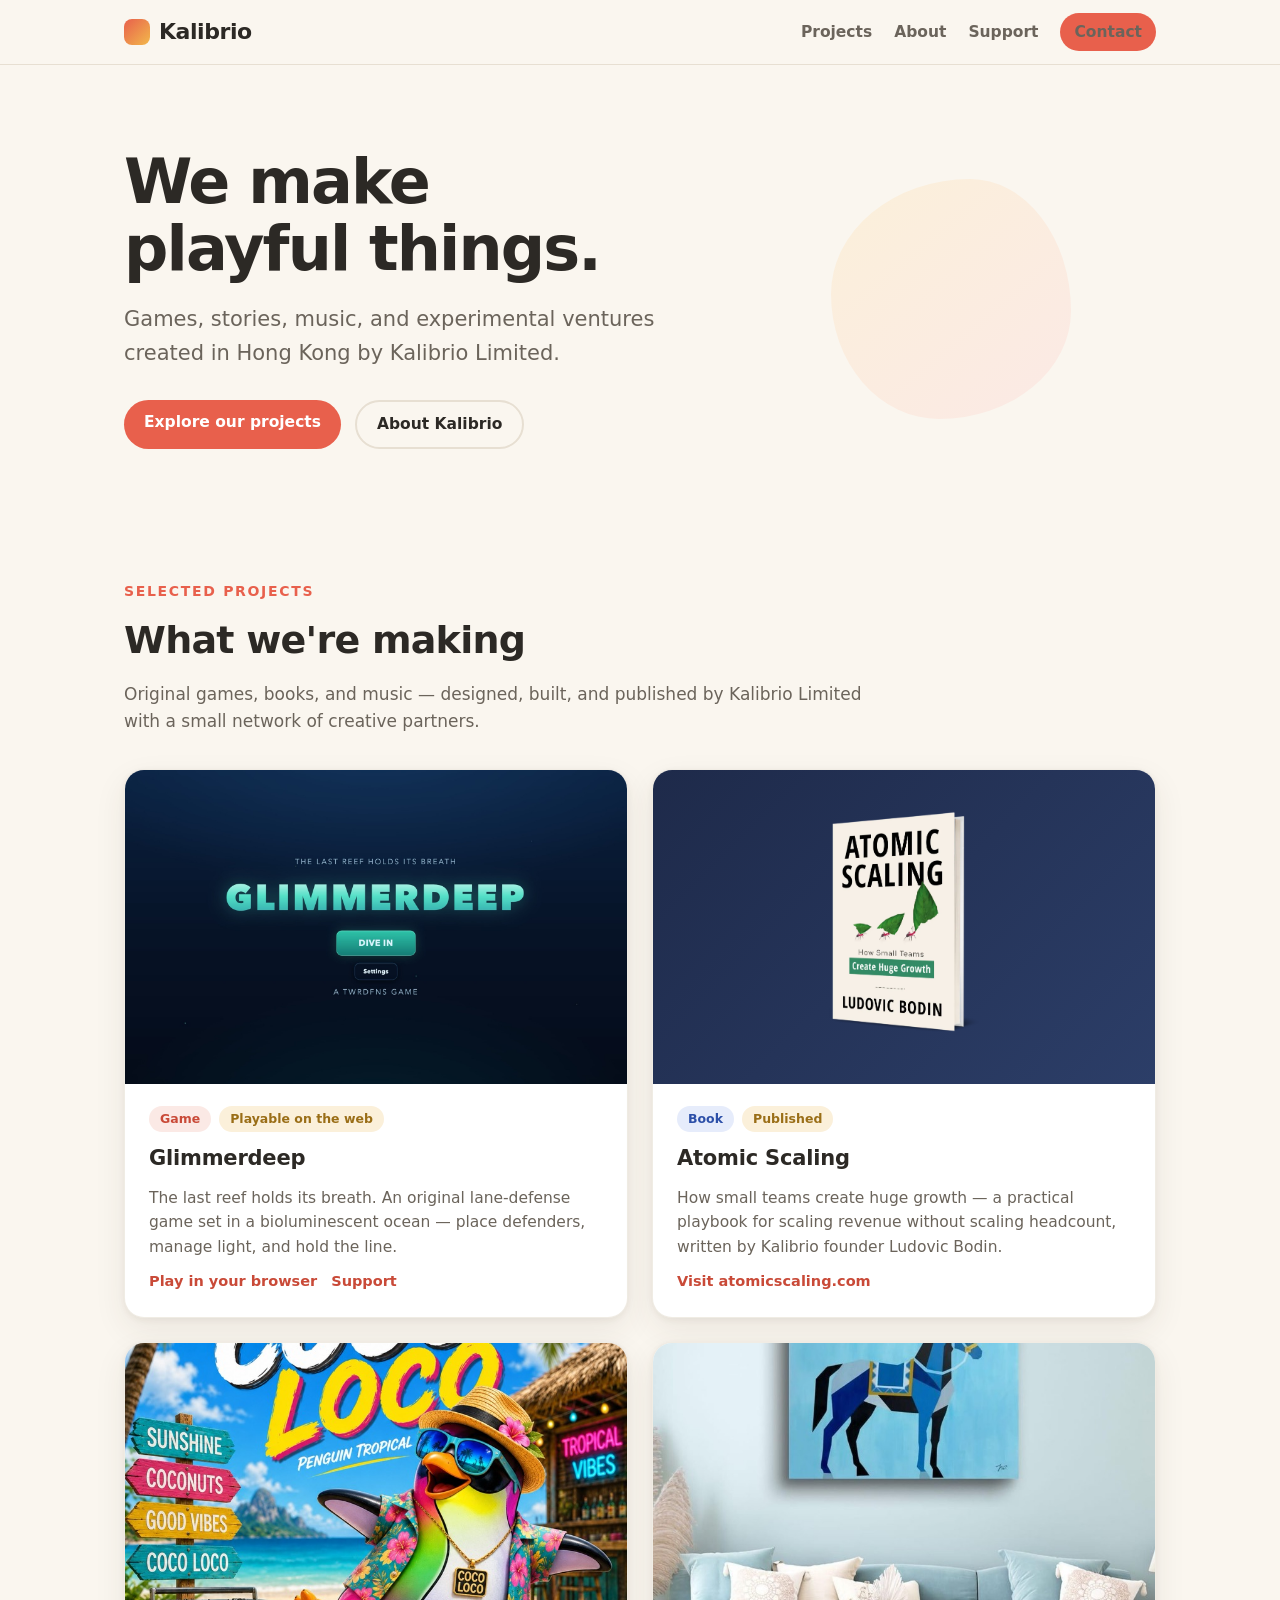
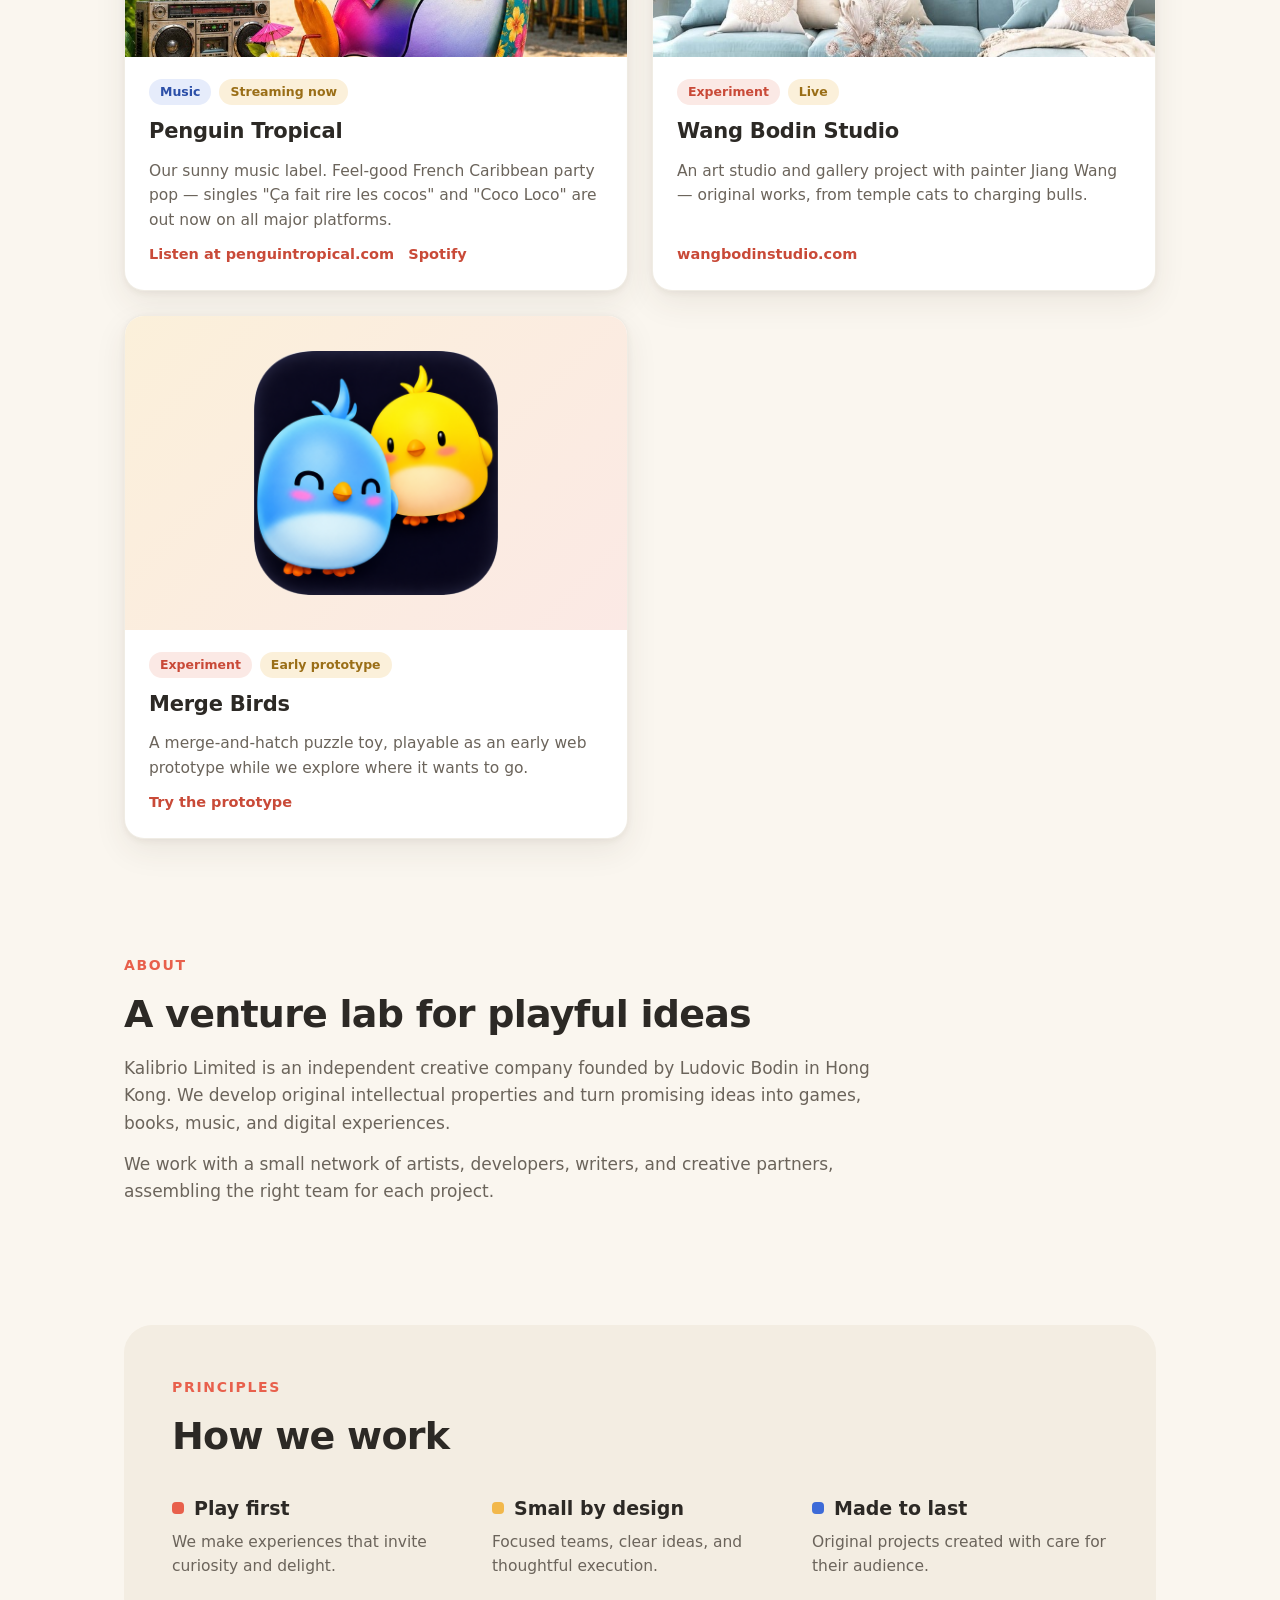
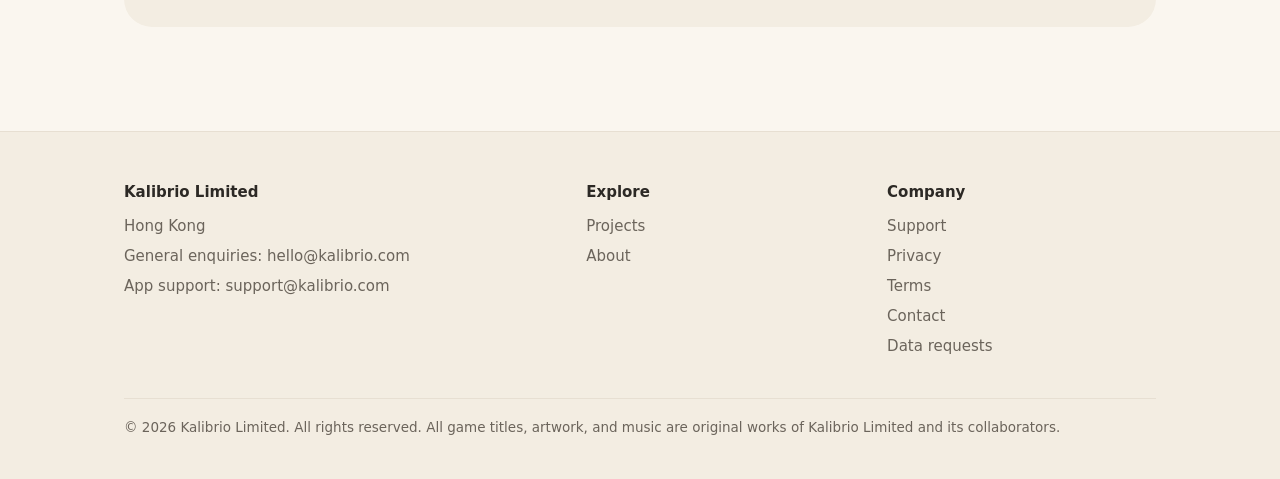
==== index.html @ 45d8ee5a "deploy 2026-08-20_0154" ====
<!doctype html>
<html lang="en">
<head>
<meta charset="utf-8">
<meta name="viewport" content="width=device-width, initial-scale=1">
<title>Kalibrio — Games, stories, music, and playful ideas</title>
<meta name="description" content="Kalibrio Limited is an independent creative venture lab in Hong Kong. We create and publish original digital experiences — mobile games, interactive projects, books, and music.">
<link rel="stylesheet" href="/styles.css">
<link rel="icon" href="/favicon.svg" type="image/svg+xml">
<meta property="og:title" content="Kalibrio — We make playful things">
<meta property="og:description" content="Games, stories, music, and experimental ventures created in Hong Kong by Kalibrio Limited.">
<meta property="og:url" content="https://kalibrio.com">
</head>
<body>

<header class="site">
  <div class="wrap nav">
    <a class="brand" href="/"><span class="mark"></span>Kalibrio</a>
    <nav class="links">
      <a class="navlink" href="/#projects">Projects</a>
      <a class="navlink" href="/#about">About</a>
      <a class="navlink" href="/support/">Support</a>
      <a class="btn small" href="/contact/">Contact</a>
    </nav>
  </div>
</header>

<main class="wrap">

  <!-- Hero -->
  <div class="hero">
    <div>
      <h1>We make playful&nbsp;things.</h1>
      <p class="lead">Games, stories, music, and experimental ventures created in Hong Kong by Kalibrio&nbsp;Limited.</p>
      <div class="cta">
        <a class="btn" href="#projects">Explore our projects</a>
        <a class="btn ghost" href="#about">About Kalibrio</a>
      </div>
    </div>
    <div class="morph-stage">
      <div class="morph" aria-hidden="true">
        <div class="blob"></div>
        <!-- game tile -->
        <svg viewBox="0 0 100 100"><g fill="none"><rect x="14" y="14" width="34" height="34" rx="9" fill="#E8604C"/><rect x="52" y="14" width="34" height="34" rx="9" fill="#F2B84B"/><rect x="14" y="52" width="34" height="34" rx="9" fill="#3D6BD8"/><rect x="52" y="52" width="34" height="34" rx="9" fill="#FFF" stroke="#2C2925" stroke-width="4"/></g></svg>
        <!-- book -->
        <svg viewBox="0 0 100 100"><path d="M50 22 C41 15 26 14 17 17 V79 C26 76 41 77 50 84 C59 77 74 76 83 79 V17 C74 14 59 15 50 22 Z" fill="#FFF" stroke="#2C2925" stroke-width="4" stroke-linejoin="round"/><path d="M50 22 V84" stroke="#2C2925" stroke-width="4"/><path d="M26 32 C32 30 40 31 44 34 M26 44 C32 42 40 43 44 46 M56 34 C60 31 68 30 74 32 M56 46 C60 43 68 42 74 44" stroke="#E8604C" stroke-width="4" stroke-linecap="round" fill="none"/></svg>
        <!-- musical note -->
        <svg viewBox="0 0 100 100"><path d="M42 72 V26 L74 18 V64" stroke="#2C2925" stroke-width="5" fill="none" stroke-linejoin="round" stroke-linecap="round"/><ellipse cx="33" cy="73" rx="11" ry="9" fill="#3D6BD8"/><ellipse cx="65" cy="65" rx="11" ry="9" fill="#E8604C"/></svg>
        <!-- lightbulb -->
        <svg viewBox="0 0 100 100"><path d="M50 14 C33 14 22 27 22 41 C22 51 28 58 33 63 C36 66 38 70 38 74 H62 C62 70 64 66 67 63 C72 58 78 51 78 41 C78 27 67 14 50 14 Z" fill="#F2B84B" stroke="#2C2925" stroke-width="4" stroke-linejoin="round"/><path d="M40 82 H60 M43 90 H57" stroke="#2C2925" stroke-width="5" stroke-linecap="round"/><path d="M43 38 L50 48 L57 38" stroke="#FFF" stroke-width="4" fill="none" stroke-linecap="round" stroke-linejoin="round"/></svg>
      </div>
    </div>
  </div>

  <!-- Projects -->
  <section id="projects">
    <span class="kicker">Selected projects</span>
    <h2 class="title">What we're making</h2>
    <p class="sub">Original games, books, and music — designed, built, and published by Kalibrio Limited with a small network of creative partners.</p>

    <div class="grid cols-2">

      <article class="card">
        <div class="art"><img src="/assets/glimmerdeep.jpg" alt="Glimmerdeep — title screen, an underwater lane-defense game"></div>
        <div class="body">
          <div class="meta"><span class="pill">Game</span><span class="pill gold">Playable on the web</span></div>
          <h3>Glimmerdeep</h3>
          <p>The last reef holds its breath. An original lane-defense game set in a bioluminescent ocean — place defenders, manage light, and hold the line.</p>
          <div class="links">
            <a href="https://twrdfns.kalibrio.com">Play in your browser</a>
            <a href="/support/">Support</a>
          </div>
        </div>
      </article>

      <article class="card">
        <div class="art pad" style="background: linear-gradient(135deg, #1E2A4A, #2C3E68);"><img src="/assets/atomic-scaling-cover.webp" alt="Atomic Scaling book cover"></div>
        <div class="body">
          <div class="meta"><span class="pill blue">Book</span><span class="pill gold">Published</span></div>
          <h3>Atomic Scaling</h3>
          <p>How small teams create huge growth — a practical playbook for scaling revenue without scaling headcount, written by Kalibrio founder Ludovic Bodin.</p>
          <div class="links">
            <a href="https://atomicscaling.com">Visit atomicscaling.com</a>
          </div>
        </div>
      </article>

      <article class="card">
        <div class="art"><img src="/assets/coco-loco-cover.jpg" alt="Penguin Tropical — Coco Loco single cover artwork"></div>
        <div class="body">
          <div class="meta"><span class="pill blue">Music</span><span class="pill gold">Streaming now</span></div>
          <h3>Penguin Tropical</h3>
          <p>Our sunny music label. Feel-good French Caribbean party pop — singles "Ça fait rire les cocos" and "Coco Loco" are out now on all major platforms.</p>
          <div class="links">
            <a href="https://penguintropical.com">Listen at penguintropical.com</a>
            <a href="https://open.spotify.com/artist/7if9qbT93ProleQBFmI3z8">Spotify</a>
          </div>
        </div>
      </article>

      <article class="card">
        <div class="art"><img src="/assets/wbs-art.jpg" alt="Wang Bodin Studio — painting of a horse"></div>
        <div class="body">
          <div class="meta"><span class="pill">Experiment</span><span class="pill gold">Live</span></div>
          <h3>Wang Bodin Studio</h3>
          <p>An art studio and gallery project with painter Jiang Wang — original works, from temple cats to charging bulls.</p>
          <div class="links"><a href="https://wangbodinstudio.com">wangbodinstudio.com</a></div>
        </div>
      </article>

      <article class="card">
        <div class="art pad" style="background: linear-gradient(135deg, #FBF0DA, #FBE9E5);"><img src="/assets/mergebirds-icon.png" alt="Merge Birds icon" style="border-radius: 22%;"></div>
        <div class="body">
          <div class="meta"><span class="pill">Experiment</span><span class="pill gold">Early prototype</span></div>
          <h3>Merge Birds</h3>
          <p>A merge-and-hatch puzzle toy, playable as an early web prototype while we explore where it wants to go.</p>
          <div class="links"><a href="https://mergebirds.kalibrio.com">Try the prototype</a></div>
        </div>
      </article>

    </div>
  </section>

  <!-- About -->
  <section id="about">
    <span class="kicker">About</span>
    <h2 class="title">A venture lab for playful ideas</h2>
    <p class="sub">Kalibrio Limited is an independent creative company founded by Ludovic Bodin in Hong Kong. We develop original intellectual properties and turn promising ideas into games, books, music, and digital experiences.</p>
    <p class="sub" style="margin-top: 14px;">We work with a small network of artists, developers, writers, and creative partners, assembling the right team for each project.</p>
  </section>

  <!-- Principles -->
  <section>
    <div class="principles">
      <span class="kicker">Principles</span>
      <h2 class="title">How we work</h2>
      <div class="grid cols-3">
        <div class="principle">
          <h3><span class="dot" style="background: var(--accent);"></span>Play first</h3>
          <p>We make experiences that invite curiosity and delight.</p>
        </div>
        <div class="principle">
          <h3><span class="dot" style="background: var(--gold);"></span>Small by design</h3>
          <p>Focused teams, clear ideas, and thoughtful execution.</p>
        </div>
        <div class="principle">
          <h3><span class="dot" style="background: var(--blue);"></span>Made to last</h3>
          <p>Original projects created with care for their audience.</p>
        </div>
      </div>
    </div>
  </section>

</main>

<footer class="site">
  <div class="wrap">
    <div class="cols">
      <div>
        <h4>Kalibrio Limited</h4>
        <ul>
          <li>Hong Kong</li>
          <li>General enquiries: <a href="mailto:hello@kalibrio.com">hello@kalibrio.com</a></li>
          <li>App support: <a href="mailto:support@kalibrio.com">support@kalibrio.com</a></li>
        </ul>
      </div>
      <div>
        <h4>Explore</h4>
        <ul>
          <li><a href="/#projects">Projects</a></li>
          <li><a href="/#about">About</a></li>
        </ul>
      </div>
      <div>
        <h4>Company</h4>
        <ul>
          <li><a href="/support/">Support</a></li>
          <li><a href="/privacy/">Privacy</a></li>
          <li><a href="/terms/">Terms</a></li>
          <li><a href="/contact/">Contact</a></li>
          <li><a href="/data-requests/">Data requests</a></li>
        </ul>
      </div>
    </div>
    <div class="legal">© 2026 Kalibrio Limited. All rights reserved. All game titles, artwork, and music are original works of Kalibrio Limited and its collaborators.</div>
  </div>
</footer>

</body>
</html>
---- styles.css ----
/* Kalibrio — shared styles */
:root {
  --bg: #FAF6EF;
  --bg-soft: #F3EDE2;
  --card: #FFFFFF;
  --ink: #2C2925;
  --muted: #6B645B;
  --line: #E7DFD2;
  --accent: #E8604C;      /* coral */
  --accent-dark: #C94A38;
  --accent-soft: #FBE9E5;
  --gold: #F2B84B;
  --gold-soft: #FBF0DA;
  --blue: #3D6BD8;
  --radius: 20px;
  --shadow: 0 2px 6px rgba(60, 50, 40, 0.06), 0 12px 32px rgba(60, 50, 40, 0.08);
  --font: ui-rounded, "Avenir Next", "Nunito", "Segoe UI", system-ui, -apple-system, sans-serif;
}

* { margin: 0; padding: 0; box-sizing: border-box; }
html { scroll-behavior: smooth; }
body {
  font-family: var(--font);
  background: var(--bg);
  color: var(--ink);
  line-height: 1.6;
  font-size: 17px;
  -webkit-font-smoothing: antialiased;
}
img { max-width: 100%; display: block; }
a { color: var(--accent-dark); text-decoration: none; }
a:hover { text-decoration: underline; }

.wrap { max-width: 1080px; margin: 0 auto; padding: 0 24px; }

/* ---------- Nav ---------- */
header.site {
  position: sticky; top: 0; z-index: 50;
  background: rgba(250, 246, 239, 0.92);
  backdrop-filter: blur(8px);
  border-bottom: 1px solid var(--line);
}
.nav { display: flex; align-items: center; gap: 28px; height: 64px; }
.brand {
  font-weight: 800; font-size: 22px; letter-spacing: -0.02em;
  color: var(--ink); display: flex; align-items: center; gap: 9px;
}
.brand:hover { text-decoration: none; }
.brand .mark {
  width: 26px; height: 26px; border-radius: 8px;
  background: linear-gradient(135deg, var(--accent), var(--gold));
  display: inline-block; flex: none;
}
.nav .links { display: flex; gap: 22px; margin-left: auto; align-items: center; }
.nav .links a { color: var(--muted); font-weight: 600; font-size: 15.5px; }
.nav .links a:hover { color: var(--ink); text-decoration: none; }
.btn {
  display: inline-block; font-weight: 700; font-size: 15.5px;
  padding: 10px 20px; border-radius: 999px;
  background: var(--accent); color: #fff;
  transition: transform 0.15s ease, background 0.15s ease;
}
.btn:hover { background: var(--accent-dark); color: #fff; text-decoration: none; transform: translateY(-1px); }
.btn.ghost { background: transparent; color: var(--ink); border: 2px solid var(--line); }
.btn.ghost:hover { border-color: var(--ink); background: transparent; }
.btn.small { padding: 7px 14px; font-size: 14px; }

/* ---------- Hero ---------- */
.hero { padding: 84px 0 72px; display: grid; grid-template-columns: 1.4fr 1fr; gap: 48px; align-items: center; }
.hero h1 { font-size: clamp(40px, 6vw, 62px); line-height: 1.08; letter-spacing: -0.03em; font-weight: 800; }
.hero p.lead { font-size: clamp(18px, 2.2vw, 21px); color: var(--muted); margin: 20px 0 30px; max-width: 34em; }
.hero .cta { display: flex; gap: 14px; flex-wrap: wrap; }

/* morphing object */
.morph-stage { display: flex; justify-content: center; }
.morph {
  position: relative; width: 240px; height: 240px;
  display: flex; align-items: center; justify-content: center;
}
.morph .blob {
  position: absolute; inset: 0;
  background: linear-gradient(140deg, var(--gold-soft), var(--accent-soft));
  border-radius: 58% 42% 55% 45% / 48% 55% 45% 52%;
  animation: blobwobble 14s ease-in-out infinite alternate;
}
@keyframes blobwobble {
  0%   { border-radius: 58% 42% 55% 45% / 48% 55% 45% 52%; transform: rotate(0deg); }
  100% { border-radius: 45% 55% 44% 56% / 55% 44% 58% 42%; transform: rotate(8deg); }
}
.morph svg { position: absolute; width: 104px; height: 104px; opacity: 0; animation: cycle 16s infinite; }
.morph svg:nth-child(2) { animation-delay: 0s; }
.morph svg:nth-child(3) { animation-delay: 4s; }
.morph svg:nth-child(4) { animation-delay: 8s; }
.morph svg:nth-child(5) { animation-delay: 12s; }
@keyframes cycle {
  0%, 18% { opacity: 1; transform: scale(1) translateY(0); }
  22%, 96% { opacity: 0; transform: scale(0.85) translateY(6px); }
  98% { opacity: 0; transform: scale(0.85) translateY(-6px); }
  100% { opacity: 1; transform: scale(1) translateY(0); }
}
@media (prefers-reduced-motion: reduce) {
  .morph svg, .morph .blob { animation: none; }
  .morph svg:nth-child(2) { opacity: 1; }
}

/* ---------- Sections ---------- */
section { padding: 56px 0; }
.kicker {
  font-size: 14px; font-weight: 800; letter-spacing: 0.12em;
  text-transform: uppercase; color: var(--accent);
}
h2.title { font-size: clamp(28px, 4vw, 38px); letter-spacing: -0.02em; margin: 6px 0 10px; }
.sub { color: var(--muted); max-width: 44em; }

/* ---------- Cards ---------- */
.grid { display: grid; gap: 24px; margin-top: 34px; }
.grid.cols-2 { grid-template-columns: repeat(2, 1fr); }
.grid.cols-3 { grid-template-columns: repeat(3, 1fr); }
.card {
  background: var(--card); border-radius: var(--radius);
  box-shadow: var(--shadow); overflow: hidden;
  border: 1px solid rgba(231, 223, 210, 0.6);
  display: flex; flex-direction: column;
  transition: transform 0.18s ease, box-shadow 0.18s ease;
}
.card:hover { transform: translateY(-3px); box-shadow: 0 4px 10px rgba(60,50,40,0.07), 0 18px 44px rgba(60,50,40,0.11); }
.card .art { aspect-ratio: 16 / 10; overflow: hidden; background: var(--bg-soft); }
.card .art img { width: 100%; height: 100%; object-fit: cover; }
.card .art.pad { display: flex; align-items: center; justify-content: center; }
.card .art.pad img { width: auto; height: 78%; object-fit: contain; border-radius: 14px; }
.card .body { padding: 22px 24px 24px; display: flex; flex-direction: column; gap: 10px; flex: 1; }
.card h3 { font-size: 21px; letter-spacing: -0.01em; }
.card p { color: var(--muted); font-size: 15.5px; flex: 1; }
.card .meta { display: flex; gap: 8px; flex-wrap: wrap; align-items: center; }
.pill {
  font-size: 12.5px; font-weight: 700; padding: 3px 11px; border-radius: 999px;
  background: var(--accent-soft); color: var(--accent-dark);
}
.pill.gold { background: var(--gold-soft); color: #9A6E17; }
.pill.blue { background: #E6ECFB; color: #2C4FA8; }
.card .links { display: flex; gap: 14px; flex-wrap: wrap; font-size: 14.5px; font-weight: 700; }

/* ---------- Principles ---------- */
.principles { background: var(--bg-soft); border-radius: 28px; padding: 48px; margin-top: 8px; }
.principles .grid { margin-top: 26px; }
.principle h3 { font-size: 19px; margin-bottom: 6px; display: flex; align-items: center; gap: 10px; }
.principle .dot { width: 12px; height: 12px; border-radius: 4px; flex: none; }
.principle p { color: var(--muted); font-size: 15.5px; }

/* ---------- Prose pages ---------- */
.prose { max-width: 720px; margin: 0 auto; padding: 64px 24px 80px; }
.prose h1 { font-size: clamp(30px, 5vw, 40px); letter-spacing: -0.02em; margin-bottom: 8px; }
.prose .updated { color: var(--muted); font-size: 15px; margin-bottom: 32px; }
.prose h2 { font-size: 23px; margin: 36px 0 10px; letter-spacing: -0.01em; }
.prose h3 { font-size: 18px; margin: 24px 0 6px; }
.prose p, .prose li { color: #4A443C; }
.prose ul, .prose ol { padding-left: 24px; margin: 10px 0 16px; }
.prose li { margin: 6px 0; }
.prose .note {
  background: var(--gold-soft); border-radius: 14px; padding: 16px 20px;
  font-size: 15.5px; margin: 20px 0;
}

/* ---------- Game page ---------- */
.game-hero { display: flex; gap: 28px; align-items: center; padding: 64px 0 8px; flex-wrap: wrap; }
.game-hero img.icon { width: 120px; height: 120px; border-radius: 27px; box-shadow: var(--shadow); }
.game-hero h1 { font-size: clamp(34px, 5vw, 46px); letter-spacing: -0.02em; }
.game-hero .tag { color: var(--muted); font-size: 19px; }
.shots { display: grid; grid-template-columns: repeat(2, 1fr); gap: 24px; margin: 34px auto; max-width: 640px; }
.shots img { border-radius: 22px; box-shadow: var(--shadow); }
.facts { display: grid; grid-template-columns: repeat(3, 1fr); gap: 18px; margin: 30px 0; }
.fact { background: var(--card); border-radius: 16px; padding: 18px 20px; box-shadow: var(--shadow); }
.fact .k { font-size: 13px; font-weight: 800; text-transform: uppercase; letter-spacing: 0.08em; color: var(--accent); }
.fact .v { font-weight: 600; margin-top: 4px; font-size: 15.5px; }
details.faq {
  background: var(--card); border-radius: 14px; padding: 16px 22px;
  margin: 10px 0; box-shadow: var(--shadow);
}
details.faq summary { font-weight: 700; cursor: pointer; }
details.faq p { margin-top: 10px; color: var(--muted); font-size: 15.5px; }

/* ---------- Footer ---------- */
footer.site {
  margin-top: 48px; border-top: 1px solid var(--line);
  background: var(--bg-soft); padding: 48px 0 40px;
  font-size: 15px; color: var(--muted);
}
footer.site .cols { display: grid; grid-template-columns: 1.6fr 1fr 1fr; gap: 32px; }
footer.site h4 { color: var(--ink); font-size: 15px; margin-bottom: 10px; }
footer.site ul { list-style: none; }
footer.site li { margin: 6px 0; }
footer.site a { color: var(--muted); }
footer.site a:hover { color: var(--ink); }
footer.site .legal { margin-top: 34px; padding-top: 18px; border-top: 1px solid var(--line); font-size: 13.5px; }

/* ---------- Responsive ---------- */
@media (max-width: 860px) {
  .hero { grid-template-columns: 1fr; padding: 56px 0 40px; text-align: center; }
  .hero .cta { justify-content: center; }
  .morph-stage { order: -1; }
  .morph { width: 180px; height: 180px; }
  .morph svg { width: 80px; height: 80px; }
  .grid.cols-2, .grid.cols-3 { grid-template-columns: 1fr; }
  .facts { grid-template-columns: 1fr; }
  .shots { grid-template-columns: 1fr; }
  .principles { padding: 32px 24px; }
  footer.site .cols { grid-template-columns: 1fr; }
  .nav .links a.navlink { display: none; }
}
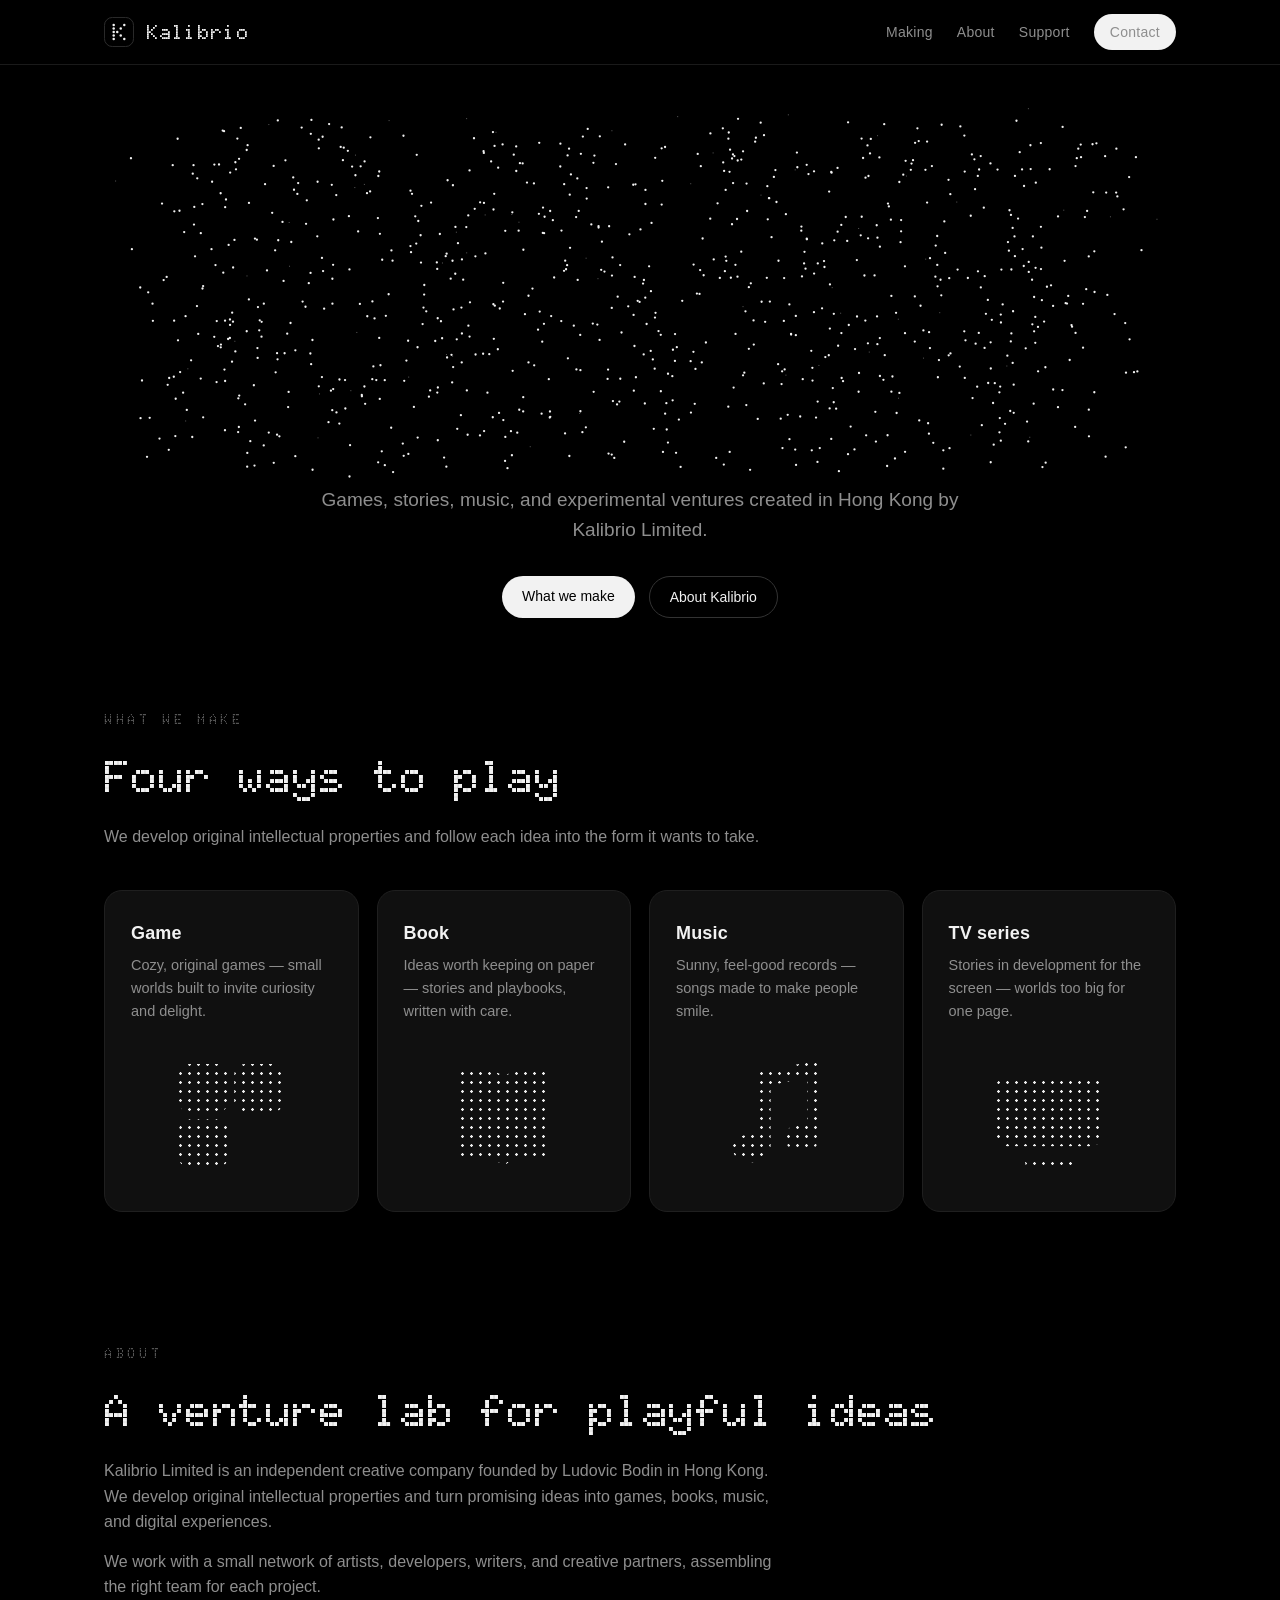
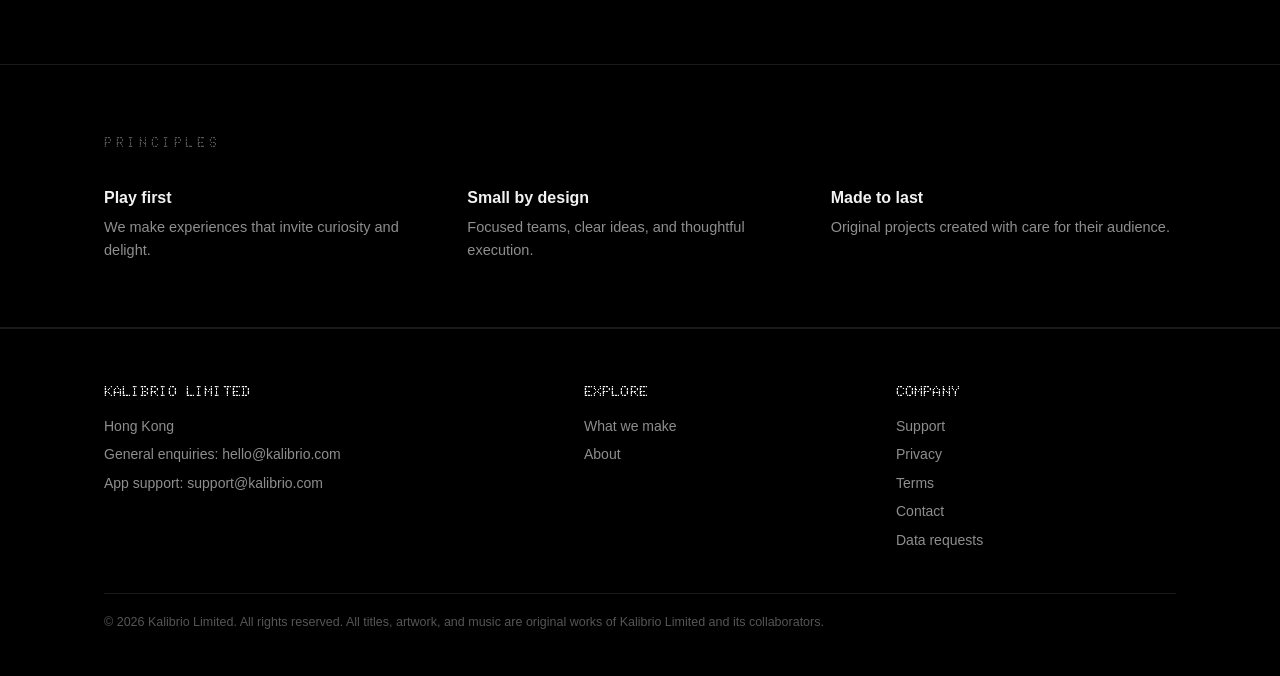
==== commit 41221bb2: "deploy 2026-08-20_0207" ====
--- a/index.html
+++ b/index.html
@@ -1,23 +1,35 @@
 <!doctype html>
-<html lang="en">
+<html lang="en" class="no-js">
 <head>
 <meta charset="utf-8">
 <meta name="viewport" content="width=device-width, initial-scale=1">
 <title>Kalibrio — Games, stories, music, and playful ideas</title>
-<meta name="description" content="Kalibrio Limited is an independent creative venture lab in Hong Kong. We create and publish original digital experiences — mobile games, interactive projects, books, and music.">
+<meta name="description" content="Kalibrio Limited is an independent creative venture lab in Hong Kong. We create and publish original digital experiences — games, books, music, and stories for the screen.">
 <link rel="stylesheet" href="/styles.css">
 <link rel="icon" href="/favicon.svg" type="image/svg+xml">
 <meta property="og:title" content="Kalibrio — We make playful things">
 <meta property="og:description" content="Games, stories, music, and experimental ventures created in Hong Kong by Kalibrio Limited.">
 <meta property="og:url" content="https://kalibrio.com">
+<script>document.documentElement.classList.remove('no-js');</script>
 </head>
 <body>
 
 <header class="site">
   <div class="wrap nav">
-    <a class="brand" href="/"><span class="mark"></span>Kalibrio</a>
+    <a class="brand" href="/" aria-label="Kalibrio home">
+      <svg viewBox="0 0 34 34" aria-hidden="true">
+        <rect x="0.5" y="0.5" width="33" height="33" rx="9" fill="none" stroke="#333"/>
+        <g fill="#F2F2F2">
+          <circle cx="11" cy="9" r="1.4"/><circle cx="11" cy="13" r="1.4"/><circle cx="11" cy="17" r="1.4"/><circle cx="11" cy="21" r="1.4"/><circle cx="11" cy="25" r="1.4"/>
+          <circle cx="15" cy="17" r="1.4"/>
+          <circle cx="19" cy="13" r="1.4"/><circle cx="23" cy="9" r="1.4"/>
+          <circle cx="19" cy="21" r="1.4"/><circle cx="23" cy="25" r="1.4"/>
+        </g>
+      </svg>
+      Kalibrio
+    </a>
     <nav class="links">
-      <a class="navlink" href="/#projects">Projects</a>
+      <a class="navlink" href="/#making">Making</a>
       <a class="navlink" href="/#about">About</a>
       <a class="navlink" href="/support/">Support</a>
       <a class="btn small" href="/contact/">Contact</a>
@@ -25,126 +37,80 @@
   </div>
 </header>
 
-<main class="wrap">
+<main>
 
   <!-- Hero -->
   <div class="hero">
-    <div>
-      <h1>We make playful&nbsp;things.</h1>
-      <p class="lead">Games, stories, music, and experimental ventures created in Hong Kong by Kalibrio&nbsp;Limited.</p>
+    <div class="wrap">
+      <div class="stage">
+        <canvas id="dots" aria-hidden="true"></canvas>
+        <h1 class="fallback">We make playful things.</h1>
+      </div>
+      <p class="lead">Games, stories, music, and experimental ventures created in Hong&nbsp;Kong by Kalibrio&nbsp;Limited.</p>
       <div class="cta">
-        <a class="btn" href="#projects">Explore our projects</a>
+        <a class="btn" href="#making">What we make</a>
         <a class="btn ghost" href="#about">About Kalibrio</a>
       </div>
     </div>
-    <div class="morph-stage">
-      <div class="morph" aria-hidden="true">
-        <div class="blob"></div>
-        <!-- game tile -->
-        <svg viewBox="0 0 100 100"><g fill="none"><rect x="14" y="14" width="34" height="34" rx="9" fill="#E8604C"/><rect x="52" y="14" width="34" height="34" rx="9" fill="#F2B84B"/><rect x="14" y="52" width="34" height="34" rx="9" fill="#3D6BD8"/><rect x="52" y="52" width="34" height="34" rx="9" fill="#FFF" stroke="#2C2925" stroke-width="4"/></g></svg>
-        <!-- book -->
-        <svg viewBox="0 0 100 100"><path d="M50 22 C41 15 26 14 17 17 V79 C26 76 41 77 50 84 C59 77 74 76 83 79 V17 C74 14 59 15 50 22 Z" fill="#FFF" stroke="#2C2925" stroke-width="4" stroke-linejoin="round"/><path d="M50 22 V84" stroke="#2C2925" stroke-width="4"/><path d="M26 32 C32 30 40 31 44 34 M26 44 C32 42 40 43 44 46 M56 34 C60 31 68 30 74 32 M56 46 C60 43 68 42 74 44" stroke="#E8604C" stroke-width="4" stroke-linecap="round" fill="none"/></svg>
-        <!-- musical note -->
-        <svg viewBox="0 0 100 100"><path d="M42 72 V26 L74 18 V64" stroke="#2C2925" stroke-width="5" fill="none" stroke-linejoin="round" stroke-linecap="round"/><ellipse cx="33" cy="73" rx="11" ry="9" fill="#3D6BD8"/><ellipse cx="65" cy="65" rx="11" ry="9" fill="#E8604C"/></svg>
-        <!-- lightbulb -->
-        <svg viewBox="0 0 100 100"><path d="M50 14 C33 14 22 27 22 41 C22 51 28 58 33 63 C36 66 38 70 38 74 H62 C62 70 64 66 67 63 C72 58 78 51 78 41 C78 27 67 14 50 14 Z" fill="#F2B84B" stroke="#2C2925" stroke-width="4" stroke-linejoin="round"/><path d="M40 82 H60 M43 90 H57" stroke="#2C2925" stroke-width="5" stroke-linecap="round"/><path d="M43 38 L50 48 L57 38" stroke="#FFF" stroke-width="4" fill="none" stroke-linecap="round" stroke-linejoin="round"/></svg>
-      </div>
-    </div>
   </div>
 
-  <!-- Projects -->
-  <section id="projects">
-    <span class="kicker">Selected projects</span>
-    <h2 class="title">What we're making</h2>
-    <p class="sub">Original games, books, and music — designed, built, and published by Kalibrio Limited with a small network of creative partners.</p>
-
-    <div class="grid cols-2">
-
-      <article class="card">
-        <div class="art"><img src="/assets/glimmerdeep.jpg" alt="Glimmerdeep — title screen, an underwater lane-defense game"></div>
-        <div class="body">
-          <div class="meta"><span class="pill">Game</span><span class="pill gold">Playable on the web</span></div>
-          <h3>Glimmerdeep</h3>
-          <p>The last reef holds its breath. An original lane-defense game set in a bioluminescent ocean — place defenders, manage light, and hold the line.</p>
-          <div class="links">
-            <a href="https://twrdfns.kalibrio.com">Play in your browser</a>
-            <a href="/support/">Support</a>
-          </div>
-        </div>
-      </article>
-
-      <article class="card">
-        <div class="art pad" style="background: linear-gradient(135deg, #1E2A4A, #2C3E68);"><img src="/assets/atomic-scaling-cover.webp" alt="Atomic Scaling book cover"></div>
-        <div class="body">
-          <div class="meta"><span class="pill blue">Book</span><span class="pill gold">Published</span></div>
-          <h3>Atomic Scaling</h3>
-          <p>How small teams create huge growth — a practical playbook for scaling revenue without scaling headcount, written by Kalibrio founder Ludovic Bodin.</p>
-          <div class="links">
-            <a href="https://atomicscaling.com">Visit atomicscaling.com</a>
-          </div>
-        </div>
-      </article>
-
-      <article class="card">
-        <div class="art"><img src="/assets/coco-loco-cover.jpg" alt="Penguin Tropical — Coco Loco single cover artwork"></div>
-        <div class="body">
-          <div class="meta"><span class="pill blue">Music</span><span class="pill gold">Streaming now</span></div>
-          <h3>Penguin Tropical</h3>
-          <p>Our sunny music label. Feel-good French Caribbean party pop — singles "Ça fait rire les cocos" and "Coco Loco" are out now on all major platforms.</p>
-          <div class="links">
-            <a href="https://penguintropical.com">Listen at penguintropical.com</a>
-            <a href="https://open.spotify.com/artist/7if9qbT93ProleQBFmI3z8">Spotify</a>
-          </div>
-        </div>
-      </article>
-
-      <article class="card">
-        <div class="art"><img src="/assets/wbs-art.jpg" alt="Wang Bodin Studio — painting of a horse"></div>
-        <div class="body">
-          <div class="meta"><span class="pill">Experiment</span><span class="pill gold">Live</span></div>
-          <h3>Wang Bodin Studio</h3>
-          <p>An art studio and gallery project with painter Jiang Wang — original works, from temple cats to charging bulls.</p>
-          <div class="links"><a href="https://wangbodinstudio.com">wangbodinstudio.com</a></div>
-        </div>
-      </article>
-
-      <article class="card">
-        <div class="art pad" style="background: linear-gradient(135deg, #FBF0DA, #FBE9E5);"><img src="/assets/mergebirds-icon.png" alt="Merge Birds icon" style="border-radius: 22%;"></div>
-        <div class="body">
-          <div class="meta"><span class="pill">Experiment</span><span class="pill gold">Early prototype</span></div>
-          <h3>Merge Birds</h3>
-          <p>A merge-and-hatch puzzle toy, playable as an early web prototype while we explore where it wants to go.</p>
-          <div class="links"><a href="https://mergebirds.kalibrio.com">Try the prototype</a></div>
-        </div>
-      </article>
-
+  <!-- Categories -->
+  <section id="making">
+    <div class="wrap">
+      <span class="kicker">What we make</span>
+      <h2 class="title">Four ways to play</h2>
+      <p class="sub">We develop original intellectual properties and follow each idea into the form it wants to take.</p>
+
+      <div class="grid cols-4">
+        <article class="card">
+          <h3>Game</h3>
+          <p class="desc">Cozy, original games — small worlds built to invite curiosity and delight.</p>
+          <div class="doticon game" aria-hidden="true"></div>
+        </article>
+        <article class="card">
+          <h3>Book</h3>
+          <p class="desc">Ideas worth keeping on paper — stories and playbooks, written with care.</p>
+          <div class="doticon book" aria-hidden="true"></div>
+        </article>
+        <article class="card">
+          <h3>Music</h3>
+          <p class="desc">Sunny, feel-good records — songs made to make people smile.</p>
+          <div class="doticon music" aria-hidden="true"></div>
+        </article>
+        <article class="card">
+          <h3>TV series</h3>
+          <p class="desc">Stories in development for the screen — worlds too big for one page.</p>
+          <div class="doticon tv" aria-hidden="true"></div>
+        </article>
+      </div>
     </div>
   </section>
 
   <!-- About -->
   <section id="about">
-    <span class="kicker">About</span>
-    <h2 class="title">A venture lab for playful ideas</h2>
-    <p class="sub">Kalibrio Limited is an independent creative company founded by Ludovic Bodin in Hong Kong. We develop original intellectual properties and turn promising ideas into games, books, music, and digital experiences.</p>
-    <p class="sub" style="margin-top: 14px;">We work with a small network of artists, developers, writers, and creative partners, assembling the right team for each project.</p>
+    <div class="wrap">
+      <span class="kicker">About</span>
+      <h2 class="title">A venture lab for playful ideas</h2>
+      <p class="sub">Kalibrio Limited is an independent creative company founded by Ludovic Bodin in Hong Kong. We develop original intellectual properties and turn promising ideas into games, books, music, and digital experiences.</p>
+      <p class="sub" style="margin-top: 14px;">We work with a small network of artists, developers, writers, and creative partners, assembling the right team for each project.</p>
+    </div>
   </section>
 
   <!-- Principles -->
-  <section>
-    <div class="principles">
+  <section class="principles">
+    <div class="wrap">
       <span class="kicker">Principles</span>
-      <h2 class="title">How we work</h2>
       <div class="grid cols-3">
         <div class="principle">
-          <h3><span class="dot" style="background: var(--accent);"></span>Play first</h3>
+          <h3>Play first</h3>
           <p>We make experiences that invite curiosity and delight.</p>
         </div>
         <div class="principle">
-          <h3><span class="dot" style="background: var(--gold);"></span>Small by design</h3>
+          <h3>Small by design</h3>
           <p>Focused teams, clear ideas, and thoughtful execution.</p>
         </div>
         <div class="principle">
-          <h3><span class="dot" style="background: var(--blue);"></span>Made to last</h3>
+          <h3>Made to last</h3>
           <p>Original projects created with care for their audience.</p>
         </div>
       </div>
@@ -157,7 +123,7 @@
   <div class="wrap">
     <div class="cols">
       <div>
-        <h4>Kalibrio Limited</h4>
+        <h4>KALIBRIO LIMITED</h4>
         <ul>
           <li>Hong Kong</li>
           <li>General enquiries: <a href="mailto:hello@kalibrio.com">hello@kalibrio.com</a></li>
@@ -165,14 +131,14 @@
         </ul>
       </div>
       <div>
-        <h4>Explore</h4>
+        <h4>EXPLORE</h4>
         <ul>
-          <li><a href="/#projects">Projects</a></li>
+          <li><a href="/#making">What we make</a></li>
           <li><a href="/#about">About</a></li>
         </ul>
       </div>
       <div>
-        <h4>Company</h4>
+        <h4>COMPANY</h4>
         <ul>
           <li><a href="/support/">Support</a></li>
           <li><a href="/privacy/">Privacy</a></li>
@@ -182,9 +148,108 @@
         </ul>
       </div>
     </div>
-    <div class="legal">© 2026 Kalibrio Limited. All rights reserved. All game titles, artwork, and music are original works of Kalibrio Limited and its collaborators.</div>
+    <div class="legal">© 2026 Kalibrio Limited. All rights reserved. All titles, artwork, and music are original works of Kalibrio Limited and its collaborators.</div>
   </div>
 </footer>
 
+<script>
+(function () {
+  var canvas = document.getElementById('dots');
+  if (!canvas || !canvas.getContext) return;
+  var ctx = canvas.getContext('2d');
+  var reduced = window.matchMedia('(prefers-reduced-motion: reduce)').matches;
+  var dpr = Math.min(window.devicePixelRatio || 1, 2);
+  var W, H, particles = [], dust = [], raf;
+
+  function targetsFor(w, h) {
+    var off = document.createElement('canvas');
+    off.width = w; off.height = h;
+    var o = off.getContext('2d');
+    var lines = ['We make', 'playful things.'];
+    var size = Math.min(w / 8.2, h / 2.6);
+    o.font = '700 ' + size + 'px "Helvetica Neue", Helvetica, Arial, sans-serif';
+    o.textAlign = 'center'; o.textBaseline = 'middle';
+    o.fillStyle = '#fff';
+    o.fillText(lines[0], w / 2, h / 2 - size * 0.62);
+    o.fillText(lines[1], w / 2, h / 2 + size * 0.62);
+    var data = o.getImageData(0, 0, w, h).data;
+    var step = Math.max(4, Math.round(size / 16));
+    var pts = [];
+    for (var y = 0; y < h; y += step) {
+      for (var x = 0; x < w; x += step) {
+        if (data[(y * w + x) * 4 + 3] > 128) pts.push([x, y]);
+      }
+    }
+    return pts;
+  }
+
+  function build() {
+    var r = canvas.parentElement.getBoundingClientRect();
+    W = Math.round(r.width); H = Math.round(r.height);
+    canvas.width = W * dpr; canvas.height = H * dpr;
+    ctx.setTransform(dpr, 0, 0, dpr, 0, 0);
+    var pts = targetsFor(W, H);
+    particles = pts.map(function (p) {
+      return {
+        x: Math.random() * W, y: Math.random() * H,
+        tx: p[0], ty: p[1],
+        vx: 0, vy: 0,
+        j: Math.random() * Math.PI * 2
+      };
+    });
+    dust = [];
+    for (var i = 0; i < 60; i++) {
+      dust.push({ x: Math.random() * W, y: Math.random() * H, s: 0.15 + Math.random() * 0.35 });
+    }
+  }
+
+  var t = 0;
+  function frame() {
+    t += 0.016;
+    ctx.clearRect(0, 0, W, H);
+    ctx.fillStyle = 'rgba(255,255,255,0.35)';
+    for (var i = 0; i < dust.length; i++) {
+      var d = dust[i];
+      d.y += d.s; if (d.y > H) { d.y = -2; d.x = Math.random() * W; }
+      ctx.fillRect(d.x, d.y, 1, 1);
+    }
+    ctx.fillStyle = '#F2F2F2';
+    for (var k = 0; k < particles.length; k++) {
+      var p = particles[k];
+      var ax = (p.tx - p.x) * 0.045, ay = (p.ty - p.y) * 0.045;
+      p.vx = (p.vx + ax) * 0.86; p.vy = (p.vy + ay) * 0.86;
+      p.x += p.vx; p.y += p.vy;
+      var jx = Math.sin(t * 1.4 + p.j) * 0.35, jy = Math.cos(t * 1.1 + p.j) * 0.35;
+      ctx.beginPath();
+      ctx.arc(p.x + jx, p.y + jy, 1.15, 0, 6.2832);
+      ctx.fill();
+    }
+    raf = requestAnimationFrame(frame);
+  }
+
+  function staticDraw() {
+    ctx.clearRect(0, 0, W, H);
+    ctx.fillStyle = '#F2F2F2';
+    for (var k = 0; k < particles.length; k++) {
+      var p = particles[k];
+      ctx.beginPath();
+      ctx.arc(p.tx, p.ty, 1.15, 0, 6.2832);
+      ctx.fill();
+    }
+  }
+
+  function start() {
+    build();
+    if (reduced) { staticDraw(); return; }
+    cancelAnimationFrame(raf);
+    frame();
+  }
+
+  var rt;
+  window.addEventListener('resize', function () { clearTimeout(rt); rt = setTimeout(start, 180); });
+  start();
+})();
+</script>
+
 </body>
 </html>
--- a/styles.css
+++ b/styles.css
@@ -1,20 +1,22 @@
-/* Kalibrio — shared styles */
+/* Kalibrio — black & white, dot-matrix design */
+@font-face {
+  font-family: 'Doto';
+  src: url('/assets/fonts/doto.woff2') format('woff2');
+  font-weight: 100 900;
+  font-display: swap;
+}
+
 :root {
-  --bg: #FAF6EF;
-  --bg-soft: #F3EDE2;
-  --card: #FFFFFF;
-  --ink: #2C2925;
-  --muted: #6B645B;
-  --line: #E7DFD2;
-  --accent: #E8604C;      /* coral */
-  --accent-dark: #C94A38;
-  --accent-soft: #FBE9E5;
-  --gold: #F2B84B;
-  --gold-soft: #FBF0DA;
-  --blue: #3D6BD8;
-  --radius: 20px;
-  --shadow: 0 2px 6px rgba(60, 50, 40, 0.06), 0 12px 32px rgba(60, 50, 40, 0.08);
-  --font: ui-rounded, "Avenir Next", "Nunito", "Segoe UI", system-ui, -apple-system, sans-serif;
+  --bg: #000000;
+  --card: #101010;
+  --card-line: #1F1F1F;
+  --ink: #F2F2F2;
+  --muted: #8E8E8E;
+  --faint: #555555;
+  --line: #1A1A1A;
+  --radius: 18px;
+  --font: "Helvetica Neue", Helvetica, Arial, "Segoe UI", system-ui, sans-serif;
+  --dot-font: 'Doto', "Helvetica Neue", system-ui, sans-serif;
 }
 
 * { margin: 0; padding: 0; box-sizing: border-box; }
@@ -24,186 +26,166 @@
   background: var(--bg);
   color: var(--ink);
   line-height: 1.6;
-  font-size: 17px;
+  font-size: 16px;
   -webkit-font-smoothing: antialiased;
 }
 img { max-width: 100%; display: block; }
-a { color: var(--accent-dark); text-decoration: none; }
+a { color: var(--ink); text-decoration: none; }
 a:hover { text-decoration: underline; }
+::selection { background: #FFFFFF; color: #000000; }
 
-.wrap { max-width: 1080px; margin: 0 auto; padding: 0 24px; }
+.wrap { max-width: 1120px; margin: 0 auto; padding: 0 24px; }
 
 /* ---------- Nav ---------- */
 header.site {
   position: sticky; top: 0; z-index: 50;
-  background: rgba(250, 246, 239, 0.92);
-  backdrop-filter: blur(8px);
+  background: rgba(0, 0, 0, 0.85);
+  backdrop-filter: blur(10px);
   border-bottom: 1px solid var(--line);
 }
 .nav { display: flex; align-items: center; gap: 28px; height: 64px; }
 .brand {
-  font-weight: 800; font-size: 22px; letter-spacing: -0.02em;
-  color: var(--ink); display: flex; align-items: center; gap: 9px;
+  display: flex; align-items: center; gap: 12px;
+  font-family: var(--dot-font); font-weight: 900; font-size: 20px;
+  letter-spacing: 0.04em; color: var(--ink);
 }
 .brand:hover { text-decoration: none; }
-.brand .mark {
-  width: 26px; height: 26px; border-radius: 8px;
-  background: linear-gradient(135deg, var(--accent), var(--gold));
-  display: inline-block; flex: none;
-}
-.nav .links { display: flex; gap: 22px; margin-left: auto; align-items: center; }
-.nav .links a { color: var(--muted); font-weight: 600; font-size: 15.5px; }
+.brand svg { width: 30px; height: 30px; flex: none; }
+.nav .links { display: flex; gap: 24px; margin-left: auto; align-items: center; }
+.nav .links a { color: var(--muted); font-size: 14px; letter-spacing: 0.02em; }
 .nav .links a:hover { color: var(--ink); text-decoration: none; }
 .btn {
-  display: inline-block; font-weight: 700; font-size: 15.5px;
-  padding: 10px 20px; border-radius: 999px;
-  background: var(--accent); color: #fff;
-  transition: transform 0.15s ease, background 0.15s ease;
+  display: inline-block; font-size: 14px; font-weight: 500;
+  padding: 9px 20px; border-radius: 999px;
+  background: var(--ink); color: #000;
+  transition: opacity 0.15s ease;
 }
-.btn:hover { background: var(--accent-dark); color: #fff; text-decoration: none; transform: translateY(-1px); }
-.btn.ghost { background: transparent; color: var(--ink); border: 2px solid var(--line); }
-.btn.ghost:hover { border-color: var(--ink); background: transparent; }
-.btn.small { padding: 7px 14px; font-size: 14px; }
+.btn:hover { opacity: 0.8; color: #000; text-decoration: none; }
+.btn.ghost { background: transparent; color: var(--ink); border: 1px solid #333; }
+.btn.small { padding: 7px 16px; font-size: 13px; }
 
 /* ---------- Hero ---------- */
-.hero { padding: 84px 0 72px; display: grid; grid-template-columns: 1.4fr 1fr; gap: 48px; align-items: center; }
-.hero h1 { font-size: clamp(40px, 6vw, 62px); line-height: 1.08; letter-spacing: -0.03em; font-weight: 800; }
-.hero p.lead { font-size: clamp(18px, 2.2vw, 21px); color: var(--muted); margin: 20px 0 30px; max-width: 34em; }
-.hero .cta { display: flex; gap: 14px; flex-wrap: wrap; }
-
-/* morphing object */
-.morph-stage { display: flex; justify-content: center; }
-.morph {
-  position: relative; width: 240px; height: 240px;
-  display: flex; align-items: center; justify-content: center;
+.hero { position: relative; padding: 40px 0 24px; text-align: center; }
+.hero .stage { position: relative; height: 380px; }
+.hero canvas { position: absolute; inset: 0; width: 100%; height: 100%; }
+.hero h1.fallback {
+  font-family: var(--dot-font); font-weight: 900;
+  font-size: clamp(44px, 8vw, 96px); line-height: 1.1; letter-spacing: 0.02em;
+  padding-top: 100px;
+  display: none;
 }
-.morph .blob {
-  position: absolute; inset: 0;
-  background: linear-gradient(140deg, var(--gold-soft), var(--accent-soft));
-  border-radius: 58% 42% 55% 45% / 48% 55% 45% 52%;
-  animation: blobwobble 14s ease-in-out infinite alternate;
+.no-js .hero h1.fallback { display: block; }
+.no-js .hero canvas { display: none; }
+.hero p.lead {
+  color: var(--muted); font-size: clamp(16px, 2vw, 19px);
+  max-width: 36em; margin: 0 auto 30px;
 }
-@keyframes blobwobble {
-  0%   { border-radius: 58% 42% 55% 45% / 48% 55% 45% 52%; transform: rotate(0deg); }
-  100% { border-radius: 45% 55% 44% 56% / 55% 44% 58% 42%; transform: rotate(8deg); }
-}
-.morph svg { position: absolute; width: 104px; height: 104px; opacity: 0; animation: cycle 16s infinite; }
-.morph svg:nth-child(2) { animation-delay: 0s; }
-.morph svg:nth-child(3) { animation-delay: 4s; }
-.morph svg:nth-child(4) { animation-delay: 8s; }
-.morph svg:nth-child(5) { animation-delay: 12s; }
-@keyframes cycle {
-  0%, 18% { opacity: 1; transform: scale(1) translateY(0); }
-  22%, 96% { opacity: 0; transform: scale(0.85) translateY(6px); }
-  98% { opacity: 0; transform: scale(0.85) translateY(-6px); }
-  100% { opacity: 1; transform: scale(1) translateY(0); }
-}
-@media (prefers-reduced-motion: reduce) {
-  .morph svg, .morph .blob { animation: none; }
-  .morph svg:nth-child(2) { opacity: 1; }
-}
+.hero .cta { display: flex; gap: 14px; justify-content: center; flex-wrap: wrap; }
 
 /* ---------- Sections ---------- */
-section { padding: 56px 0; }
+section { padding: 64px 0; }
 .kicker {
-  font-size: 14px; font-weight: 800; letter-spacing: 0.12em;
-  text-transform: uppercase; color: var(--accent);
+  font-family: var(--dot-font); font-weight: 900;
+  font-size: 13px; letter-spacing: 0.28em; text-transform: uppercase;
+  color: var(--faint);
 }
-h2.title { font-size: clamp(28px, 4vw, 38px); letter-spacing: -0.02em; margin: 6px 0 10px; }
-.sub { color: var(--muted); max-width: 44em; }
+h2.title {
+  font-family: var(--dot-font); font-weight: 900;
+  font-size: clamp(28px, 4.5vw, 44px); letter-spacing: 0.02em;
+  margin: 10px 0 12px;
+}
+.sub { color: var(--muted); max-width: 42em; }
 
-/* ---------- Cards ---------- */
-.grid { display: grid; gap: 24px; margin-top: 34px; }
+/* ---------- Category cards ---------- */
+.grid { display: grid; gap: 18px; margin-top: 40px; }
+.grid.cols-4 { grid-template-columns: repeat(4, 1fr); }
 .grid.cols-2 { grid-template-columns: repeat(2, 1fr); }
-.grid.cols-3 { grid-template-columns: repeat(3, 1fr); }
 .card {
-  background: var(--card); border-radius: var(--radius);
-  box-shadow: var(--shadow); overflow: hidden;
-  border: 1px solid rgba(231, 223, 210, 0.6);
-  display: flex; flex-direction: column;
-  transition: transform 0.18s ease, box-shadow 0.18s ease;
+  background: var(--card); border: 1px solid var(--card-line);
+  border-radius: var(--radius); padding: 28px 26px 30px;
+  display: flex; flex-direction: column; gap: 6px;
+  min-height: 300px;
+  transition: border-color 0.2s ease;
 }
-.card:hover { transform: translateY(-3px); box-shadow: 0 4px 10px rgba(60,50,40,0.07), 0 18px 44px rgba(60,50,40,0.11); }
-.card .art { aspect-ratio: 16 / 10; overflow: hidden; background: var(--bg-soft); }
-.card .art img { width: 100%; height: 100%; object-fit: cover; }
-.card .art.pad { display: flex; align-items: center; justify-content: center; }
-.card .art.pad img { width: auto; height: 78%; object-fit: contain; border-radius: 14px; }
-.card .body { padding: 22px 24px 24px; display: flex; flex-direction: column; gap: 10px; flex: 1; }
-.card h3 { font-size: 21px; letter-spacing: -0.01em; }
-.card p { color: var(--muted); font-size: 15.5px; flex: 1; }
-.card .meta { display: flex; gap: 8px; flex-wrap: wrap; align-items: center; }
-.pill {
-  font-size: 12.5px; font-weight: 700; padding: 3px 11px; border-radius: 999px;
-  background: var(--accent-soft); color: var(--accent-dark);
+.card:hover { border-color: #3A3A3A; }
+.card h3 { font-size: 18px; font-weight: 600; letter-spacing: 0.01em; }
+.card p.desc { color: var(--muted); font-size: 14.5px; }
+.card .doticon { flex: 1; min-height: 130px; margin-top: 22px; }
+
+/* dotted icons: dot grid revealed through an SVG mask */
+.doticon {
+  background-image: radial-gradient(circle, #EDEDED 1.3px, transparent 1.45px);
+  background-size: 9px 9px;
+  -webkit-mask-repeat: no-repeat; mask-repeat: no-repeat;
+  -webkit-mask-position: center; mask-position: center;
+  -webkit-mask-size: contain; mask-size: contain;
+  animation: dotpulse 6s ease-in-out infinite;
 }
-.pill.gold { background: var(--gold-soft); color: #9A6E17; }
-.pill.blue { background: #E6ECFB; color: #2C4FA8; }
-.card .links { display: flex; gap: 14px; flex-wrap: wrap; font-size: 14.5px; font-weight: 700; }
+@keyframes dotpulse { 0%, 100% { opacity: 0.9; } 50% { opacity: 0.55; } }
+.card:nth-child(2) .doticon { animation-delay: 1.5s; }
+.card:nth-child(3) .doticon { animation-delay: 3s; }
+.card:nth-child(4) .doticon { animation-delay: 4.5s; }
+@media (prefers-reduced-motion: reduce) { .doticon { animation: none; } }
+
+.doticon.game { -webkit-mask-image: url("data:image/svg+xml,%3Csvg xmlns='http://www.w3.org/2000/svg' width='120' height='120' viewBox='0 0 120 120'%3E%3Crect x='12' y='12' width='45' height='45' rx='10'/%3E%3Crect x='63' y='12' width='45' height='45' rx='10'/%3E%3Crect x='12' y='63' width='45' height='45' rx='10'/%3E%3C/svg%3E"); mask-image: url("data:image/svg+xml,%3Csvg xmlns='http://www.w3.org/2000/svg' width='120' height='120' viewBox='0 0 120 120'%3E%3Crect x='12' y='12' width='45' height='45' rx='10'/%3E%3Crect x='63' y='12' width='45' height='45' rx='10'/%3E%3Crect x='12' y='63' width='45' height='45' rx='10'/%3E%3C/svg%3E"); }
+.doticon.book { -webkit-mask-image: url("data:image/svg+xml,%3Csvg xmlns='http://www.w3.org/2000/svg' width='120' height='120' viewBox='0 0 120 120'%3E%3Cpath d='M60 24 C50 15 30 14 18 18 V100 C30 96 50 97 60 106 C70 97 90 96 102 100 V18 C90 14 70 15 60 24 Z'/%3E%3C/svg%3E"); mask-image: url("data:image/svg+xml,%3Csvg xmlns='http://www.w3.org/2000/svg' width='120' height='120' viewBox='0 0 120 120'%3E%3Cpath d='M60 24 C50 15 30 14 18 18 V100 C30 96 50 97 60 106 C70 97 90 96 102 100 V18 C90 14 70 15 60 24 Z'/%3E%3C/svg%3E"); }
+.doticon.music { -webkit-mask-image: url("data:image/svg+xml,%3Csvg xmlns='http://www.w3.org/2000/svg' width='120' height='120' viewBox='0 0 120 120'%3E%3Cpath d='M48 88 V26 L96 16 V78' stroke='%23000' stroke-width='14' fill='none' stroke-linecap='round' stroke-linejoin='round'/%3E%3Cellipse cx='36' cy='90' rx='16' ry='13'/%3E%3Cellipse cx='84' cy='80' rx='16' ry='13'/%3E%3C/svg%3E"); mask-image: url("data:image/svg+xml,%3Csvg xmlns='http://www.w3.org/2000/svg' width='120' height='120' viewBox='0 0 120 120'%3E%3Cpath d='M48 88 V26 L96 16 V78' stroke='%23000' stroke-width='14' fill='none' stroke-linecap='round' stroke-linejoin='round'/%3E%3Cellipse cx='36' cy='90' rx='16' ry='13'/%3E%3Cellipse cx='84' cy='80' rx='16' ry='13'/%3E%3C/svg%3E"); }
+.doticon.tv { -webkit-mask-image: url("data:image/svg+xml,%3Csvg xmlns='http://www.w3.org/2000/svg' width='120' height='120' viewBox='0 0 120 120'%3E%3Crect x='10' y='24' width='100' height='64' rx='12'/%3E%3Crect x='38' y='98' width='44' height='10' rx='5'/%3E%3C/svg%3E"); mask-image: url("data:image/svg+xml,%3Csvg xmlns='http://www.w3.org/2000/svg' width='120' height='120' viewBox='0 0 120 120'%3E%3Crect x='10' y='24' width='100' height='64' rx='12'/%3E%3Crect x='38' y='98' width='44' height='10' rx='5'/%3E%3C/svg%3E"); }
 
 /* ---------- Principles ---------- */
-.principles { background: var(--bg-soft); border-radius: 28px; padding: 48px; margin-top: 8px; }
-.principles .grid { margin-top: 26px; }
-.principle h3 { font-size: 19px; margin-bottom: 6px; display: flex; align-items: center; gap: 10px; }
-.principle .dot { width: 12px; height: 12px; border-radius: 4px; flex: none; }
-.principle p { color: var(--muted); font-size: 15.5px; }
+.principles { border-top: 1px solid var(--line); border-bottom: 1px solid var(--line); }
+.principles .grid { margin-top: 30px; }
+.grid.cols-3 { grid-template-columns: repeat(3, 1fr); }
+.principle h3 { font-size: 16px; font-weight: 600; margin-bottom: 6px; }
+.principle p { color: var(--muted); font-size: 14.5px; }
 
 /* ---------- Prose pages ---------- */
-.prose { max-width: 720px; margin: 0 auto; padding: 64px 24px 80px; }
-.prose h1 { font-size: clamp(30px, 5vw, 40px); letter-spacing: -0.02em; margin-bottom: 8px; }
-.prose .updated { color: var(--muted); font-size: 15px; margin-bottom: 32px; }
-.prose h2 { font-size: 23px; margin: 36px 0 10px; letter-spacing: -0.01em; }
-.prose h3 { font-size: 18px; margin: 24px 0 6px; }
-.prose p, .prose li { color: #4A443C; }
-.prose ul, .prose ol { padding-left: 24px; margin: 10px 0 16px; }
+.prose { max-width: 700px; margin: 0 auto; padding: 72px 24px 88px; }
+.prose h1 {
+  font-family: var(--dot-font); font-weight: 900;
+  font-size: clamp(30px, 5vw, 44px); letter-spacing: 0.02em; margin-bottom: 10px;
+}
+.prose .updated { color: var(--faint); font-size: 14px; margin-bottom: 36px; }
+.prose h2 { font-size: 19px; font-weight: 600; margin: 38px 0 10px; }
+.prose h3 { font-size: 16px; font-weight: 600; margin: 24px 0 6px; }
+.prose p, .prose li { color: #B9B9B9; font-size: 15.5px; }
+.prose ul, .prose ol { padding-left: 22px; margin: 10px 0 16px; }
 .prose li { margin: 6px 0; }
+.prose a { color: var(--ink); text-decoration: underline; text-underline-offset: 3px; }
+.prose code { font-family: ui-monospace, Menlo, monospace; font-size: 14px; color: var(--ink); }
 .prose .note {
-  background: var(--gold-soft); border-radius: 14px; padding: 16px 20px;
-  font-size: 15.5px; margin: 20px 0;
+  background: var(--card); border: 1px solid var(--card-line);
+  border-radius: 14px; padding: 16px 20px; font-size: 15px; margin: 22px 0;
 }
-
-/* ---------- Game page ---------- */
-.game-hero { display: flex; gap: 28px; align-items: center; padding: 64px 0 8px; flex-wrap: wrap; }
-.game-hero img.icon { width: 120px; height: 120px; border-radius: 27px; box-shadow: var(--shadow); }
-.game-hero h1 { font-size: clamp(34px, 5vw, 46px); letter-spacing: -0.02em; }
-.game-hero .tag { color: var(--muted); font-size: 19px; }
-.shots { display: grid; grid-template-columns: repeat(2, 1fr); gap: 24px; margin: 34px auto; max-width: 640px; }
-.shots img { border-radius: 22px; box-shadow: var(--shadow); }
-.facts { display: grid; grid-template-columns: repeat(3, 1fr); gap: 18px; margin: 30px 0; }
-.fact { background: var(--card); border-radius: 16px; padding: 18px 20px; box-shadow: var(--shadow); }
-.fact .k { font-size: 13px; font-weight: 800; text-transform: uppercase; letter-spacing: 0.08em; color: var(--accent); }
-.fact .v { font-weight: 600; margin-top: 4px; font-size: 15.5px; }
-details.faq {
-  background: var(--card); border-radius: 14px; padding: 16px 22px;
-  margin: 10px 0; box-shadow: var(--shadow);
-}
-details.faq summary { font-weight: 700; cursor: pointer; }
-details.faq p { margin-top: 10px; color: var(--muted); font-size: 15.5px; }
 
 /* ---------- Footer ---------- */
 footer.site {
-  margin-top: 48px; border-top: 1px solid var(--line);
-  background: var(--bg-soft); padding: 48px 0 40px;
-  font-size: 15px; color: var(--muted);
+  border-top: 1px solid var(--line);
+  padding: 52px 0 44px;
+  font-size: 14px; color: var(--muted);
 }
 footer.site .cols { display: grid; grid-template-columns: 1.6fr 1fr 1fr; gap: 32px; }
-footer.site h4 { color: var(--ink); font-size: 15px; margin-bottom: 10px; }
+footer.site h4 {
+  font-family: var(--dot-font); font-weight: 900;
+  color: var(--ink); font-size: 14px; letter-spacing: 0.08em; margin-bottom: 12px;
+}
 footer.site ul { list-style: none; }
 footer.site li { margin: 6px 0; }
 footer.site a { color: var(--muted); }
 footer.site a:hover { color: var(--ink); }
-footer.site .legal { margin-top: 34px; padding-top: 18px; border-top: 1px solid var(--line); font-size: 13.5px; }
+footer.site .legal {
+  margin-top: 36px; padding-top: 18px; border-top: 1px solid var(--line);
+  font-size: 12.5px; color: var(--faint);
+}
 
 /* ---------- Responsive ---------- */
-@media (max-width: 860px) {
-  .hero { grid-template-columns: 1fr; padding: 56px 0 40px; text-align: center; }
-  .hero .cta { justify-content: center; }
-  .morph-stage { order: -1; }
-  .morph { width: 180px; height: 180px; }
-  .morph svg { width: 80px; height: 80px; }
-  .grid.cols-2, .grid.cols-3 { grid-template-columns: 1fr; }
-  .facts { grid-template-columns: 1fr; }
-  .shots { grid-template-columns: 1fr; }
-  .principles { padding: 32px 24px; }
+@media (max-width: 960px) {
+  .grid.cols-4 { grid-template-columns: repeat(2, 1fr); }
+}
+@media (max-width: 640px) {
+  .hero .stage { height: 220px; }
+  .grid.cols-4, .grid.cols-3, .grid.cols-2 { grid-template-columns: 1fr; }
+  .card { min-height: 240px; }
   footer.site .cols { grid-template-columns: 1fr; }
   .nav .links a.navlink { display: none; }
 }
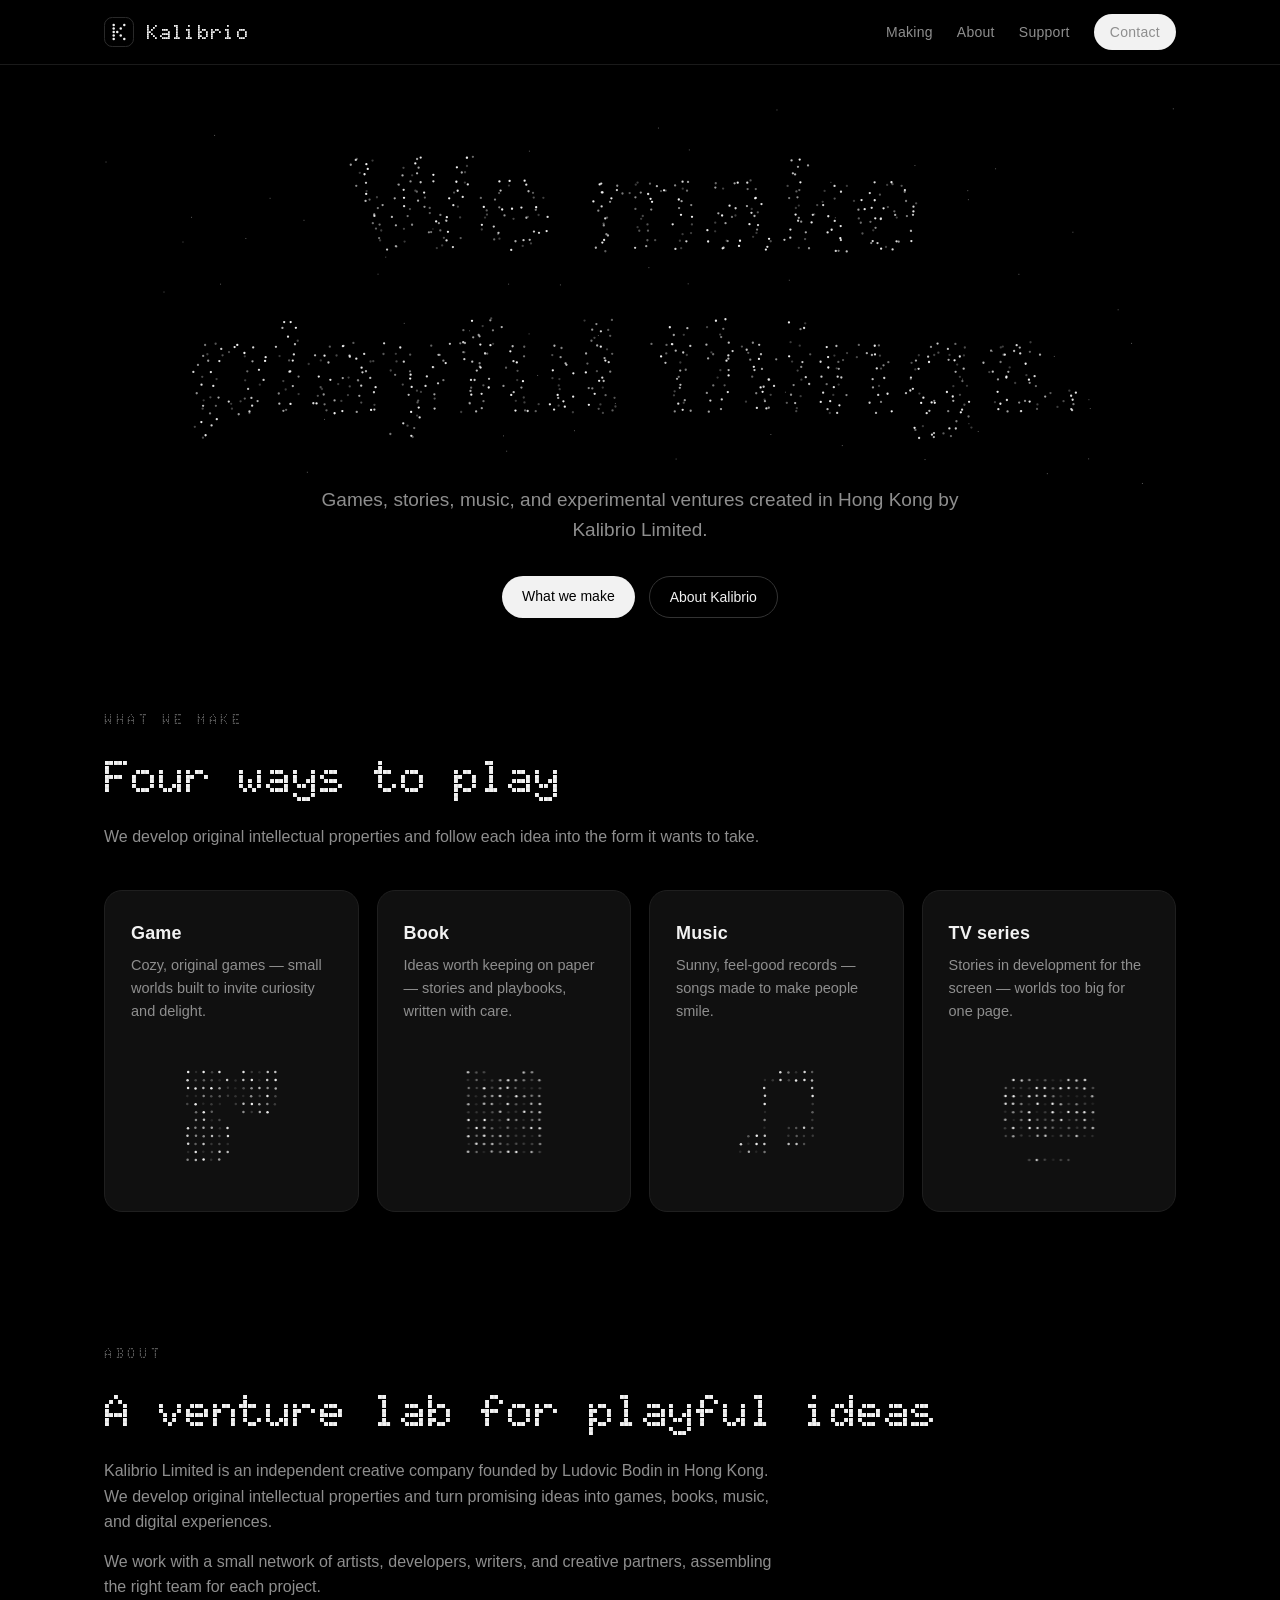
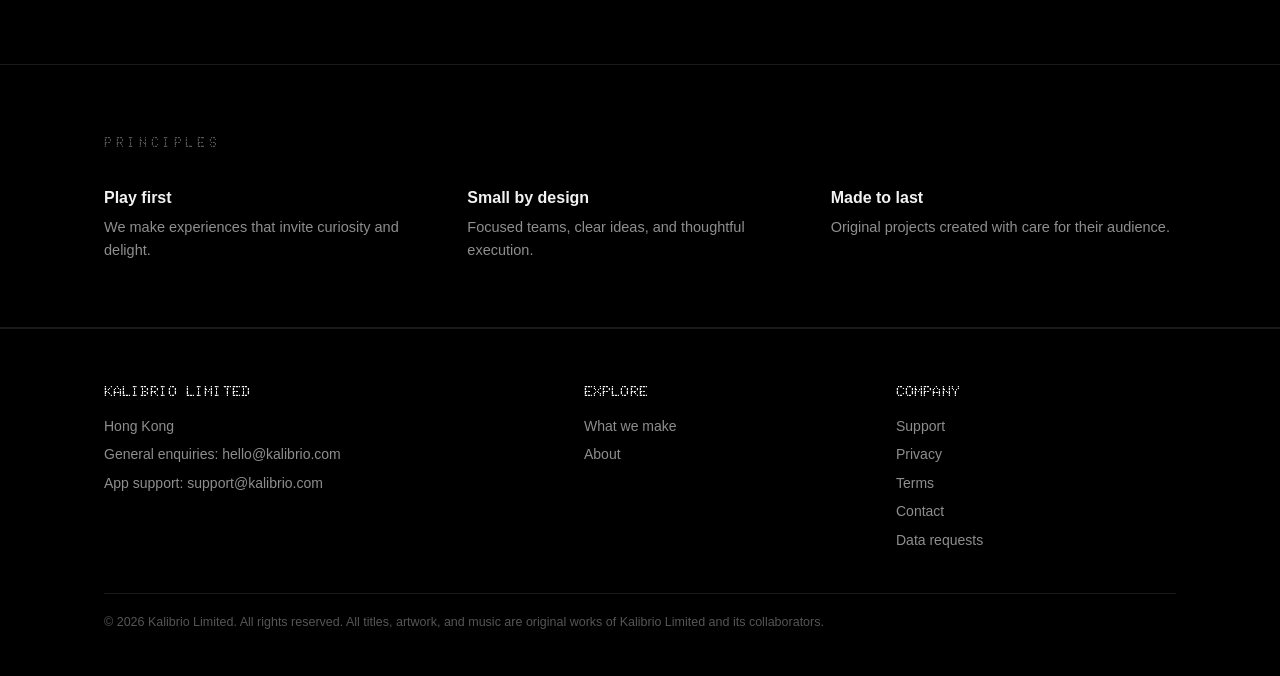
==== commit e89d1eb5: "deploy 2026-08-20_0241" ====
--- a/index.html
+++ b/index.html
@@ -154,100 +154,221 @@
 
 <script>
 (function () {
-  var canvas = document.getElementById('dots');
-  if (!canvas || !canvas.getContext) return;
-  var ctx = canvas.getContext('2d');
   var reduced = window.matchMedia('(prefers-reduced-motion: reduce)').matches;
   var dpr = Math.min(window.devicePixelRatio || 1, 2);
-  var W, H, particles = [], dust = [], raf;
-
-  function targetsFor(w, h) {
-    var off = document.createElement('canvas');
-    off.width = w; off.height = h;
-    var o = off.getContext('2d');
-    var lines = ['We make', 'playful things.'];
-    var size = Math.min(w / 8.2, h / 2.6);
-    o.font = '700 ' + size + 'px "Helvetica Neue", Helvetica, Arial, sans-serif';
-    o.textAlign = 'center'; o.textBaseline = 'middle';
-    o.fillStyle = '#fff';
-    o.fillText(lines[0], w / 2, h / 2 - size * 0.62);
-    o.fillText(lines[1], w / 2, h / 2 + size * 0.62);
-    var data = o.getImageData(0, 0, w, h).data;
-    var step = Math.max(4, Math.round(size / 16));
-    var pts = [];
-    for (var y = 0; y < h; y += step) {
-      for (var x = 0; x < w; x += step) {
-        if (data[(y * w + x) * 4 + 3] > 128) pts.push([x, y]);
-      }
-    }
-    return pts;
+  var scenes = [];
+  var t = 0;
+
+  function spring(list, k, damp, mouse, mr, mf) {
+    for (var i = 0; i < list.length; i++) {
+      var p = list[i];
+      var ax = (p.tx - p.x) * k, ay = (p.ty - p.y) * k;
+      if (mouse) {
+        var dx = p.x - mouse.x, dy = p.y - mouse.y;
+        var d2 = dx * dx + dy * dy;
+        if (d2 < mr * mr && d2 > 0.01) {
+          var d = Math.sqrt(d2), f = (1 - d / mr) * mf;
+          ax += (dx / d) * f; ay += (dy / d) * f;
+        }
+      }
+      p.vx = (p.vx + ax) * damp; p.vy = (p.vy + ay) * damp;
+      p.x += p.vx; p.y += p.vy;
+    }
   }
 
-  function build() {
-    var r = canvas.parentElement.getBoundingClientRect();
-    W = Math.round(r.width); H = Math.round(r.height);
-    canvas.width = W * dpr; canvas.height = H * dpr;
-    ctx.setTransform(dpr, 0, 0, dpr, 0, 0);
-    var pts = targetsFor(W, H);
-    particles = pts.map(function (p) {
-      return {
-        x: Math.random() * W, y: Math.random() * H,
-        tx: p[0], ty: p[1],
-        vx: 0, vy: 0,
-        j: Math.random() * Math.PI * 2
-      };
+  /* ---------- Hero: dotted headline ---------- */
+  var canvas = document.getElementById('dots');
+  if (canvas && canvas.getContext) (function () {
+    var ctx = canvas.getContext('2d');
+    var W, H, particles = [], dust = [];
+    var mouse = null;
+
+    function targetsFor(w, h) {
+      var off = document.createElement('canvas');
+      off.width = w; off.height = h;
+      var o = off.getContext('2d');
+      var size = Math.min(w / 8.2, h / 2.6);
+      o.font = '700 ' + size + 'px "Helvetica Neue", Helvetica, Arial, sans-serif';
+      o.textAlign = 'center'; o.textBaseline = 'middle';
+      o.fillStyle = '#fff';
+      o.fillText('We make', w / 2, h / 2 - size * 0.62);
+      o.fillText('playful things.', w / 2, h / 2 + size * 0.62);
+      var data = o.getImageData(0, 0, w, h).data;
+      var step = Math.max(4, Math.round(size / 16));
+      var pts = [];
+      for (var y = 0; y < h; y += step)
+        for (var x = 0; x < w; x += step)
+          if (data[(y * w + x) * 4 + 3] > 128) pts.push([x, y]);
+      return pts;
+    }
+
+    function build() {
+      var r = canvas.parentElement.getBoundingClientRect();
+      W = Math.round(r.width); H = Math.round(r.height);
+      canvas.width = W * dpr; canvas.height = H * dpr;
+      ctx.setTransform(dpr, 0, 0, dpr, 0, 0);
+      particles = targetsFor(W, H).map(function (p) {
+        return { x: Math.random() * W, y: Math.random() * H, tx: p[0], ty: p[1], vx: 0, vy: 0, j: Math.random() * 6.28 };
+      });
+      dust = [];
+      for (var i = 0; i < 60; i++) dust.push({ x: Math.random() * W, y: Math.random() * H, s: 0.15 + Math.random() * 0.35 });
+    }
+
+    canvas.parentElement.addEventListener('mousemove', function (e) {
+      var r = canvas.getBoundingClientRect();
+      mouse = { x: e.clientX - r.left, y: e.clientY - r.top };
     });
-    dust = [];
-    for (var i = 0; i < 60; i++) {
-      dust.push({ x: Math.random() * W, y: Math.random() * H, s: 0.15 + Math.random() * 0.35 });
-    }
+    canvas.parentElement.addEventListener('mouseleave', function () { mouse = null; });
+
+    function draw() {
+      ctx.clearRect(0, 0, W, H);
+      ctx.fillStyle = 'rgba(255,255,255,0.35)';
+      for (var i = 0; i < dust.length; i++) {
+        var d = dust[i];
+        d.y += d.s; if (d.y > H) { d.y = -2; d.x = Math.random() * W; }
+        ctx.fillRect(d.x, d.y, 1, 1);
+      }
+      spring(particles, 0.045, 0.86, mouse, 80, 2.4);
+      for (var k = 0; k < particles.length; k++) {
+        var p = particles[k];
+        var wave = Math.sin(p.tx * 0.02 - t * 2.0) * 1.1;
+        var jx = Math.sin(t * 1.4 + p.j) * 0.35, jy = Math.cos(t * 1.1 + p.j) * 0.35;
+        ctx.globalAlpha = 0.62 + 0.38 * Math.sin(t * 2.2 + p.j * 3.1);
+        ctx.beginPath();
+        ctx.arc(p.x + jx, p.y + jy + wave, 1.15, 0, 6.2832);
+        ctx.fillStyle = '#F2F2F2';
+        ctx.fill();
+      }
+      ctx.globalAlpha = 1;
+    }
+
+    function staticDraw() {
+      build();
+      ctx.fillStyle = '#F2F2F2';
+      for (var k = 0; k < particles.length; k++) {
+        var p = particles[k];
+        ctx.beginPath(); ctx.arc(p.tx, p.ty, 1.15, 0, 6.2832); ctx.fill();
+      }
+    }
+
+    if (reduced) { staticDraw(); window.addEventListener('resize', staticDraw); return; }
+    build();
+    scenes.push(draw);
+    var rt;
+    window.addEventListener('resize', function () { clearTimeout(rt); rt = setTimeout(build, 180); });
+  })();
+
+  /* ---------- Category icons: interactive dot sprites ---------- */
+  var SHAPES = {
+    game: function (o, s) {
+      rr(o, 12 * s, 12 * s, 45 * s, 45 * s, 10 * s);
+      rr(o, 63 * s, 12 * s, 45 * s, 45 * s, 10 * s);
+      rr(o, 12 * s, 63 * s, 45 * s, 45 * s, 10 * s);
+    },
+    book: function (o, s) {
+      o.save(); o.scale(s, s);
+      o.fill(new Path2D('M60 24 C50 15 30 14 18 18 V100 C30 96 50 97 60 106 C70 97 90 96 102 100 V18 C90 14 70 15 60 24 Z'));
+      o.restore();
+    },
+    music: function (o, s) {
+      o.save(); o.scale(s, s);
+      o.lineWidth = 14; o.strokeStyle = '#fff';
+      o.stroke(new Path2D('M48 88 V26 L96 16 V78'));
+      o.beginPath(); o.ellipse(36, 90, 16, 13, 0, 0, 6.2832); o.fill();
+      o.beginPath(); o.ellipse(84, 80, 16, 13, 0, 0, 6.2832); o.fill();
+      o.restore();
+    },
+    tv: function (o, s) {
+      rr(o, 10 * s, 24 * s, 100 * s, 64 * s, 12 * s);
+      rr(o, 38 * s, 98 * s, 44 * s, 10 * s, 5 * s);
+    }
+  };
+  function rr(o, x, y, w, h, r) {
+    o.beginPath();
+    o.moveTo(x + r, y);
+    o.arcTo(x + w, y, x + w, y + h, r);
+    o.arcTo(x + w, y + h, x, y + h, r);
+    o.arcTo(x, y + h, x, y, r);
+    o.arcTo(x, y, x + w, y, r);
+    o.closePath(); o.fill();
   }
 
-  var t = 0;
-  function frame() {
+  if (!reduced) {
+    var icons = document.querySelectorAll('.doticon');
+    Array.prototype.forEach.call(icons, function (div) {
+      var kind = ['game', 'book', 'music', 'tv'].filter(function (k) { return div.classList.contains(k); })[0];
+      if (!kind) return;
+      div.classList.add('live');
+      var c = document.createElement('canvas');
+      div.appendChild(c);
+      var ctx = c.getContext('2d');
+      var W, H, particles = [], mouse = null;
+
+      function build() {
+        var r = div.getBoundingClientRect();
+        W = Math.round(r.width); H = Math.round(r.height);
+        if (!W || !H) return;
+        c.width = W * dpr; c.height = H * dpr;
+        ctx.setTransform(dpr, 0, 0, dpr, 0, 0);
+        var box = Math.min(W, H) * 0.92;
+        var s = box / 120;
+        var off = document.createElement('canvas');
+        off.width = Math.ceil(120 * s); off.height = Math.ceil(120 * s);
+        var o = off.getContext('2d');
+        o.fillStyle = '#fff';
+        SHAPES[kind](o, s);
+        var data = o.getImageData(0, 0, off.width, off.height).data;
+        var step = 8;
+        var ox = (W - off.width) / 2, oy = (H - off.height) / 2;
+        particles = [];
+        for (var y = 0; y < off.height; y += step)
+          for (var x = 0; x < off.width; x += step)
+            if (data[(y * off.width + x) * 4 + 3] > 128)
+              particles.push({ x: Math.random() * W, y: Math.random() * H, tx: ox + x, ty: oy + y, vx: 0, vy: 0, j: Math.random() * 6.28 });
+      }
+
+      var card = div.closest('.card') || div;
+      card.addEventListener('mouseenter', function () {
+        for (var i = 0; i < particles.length; i++) {
+          var a = Math.random() * 6.2832, v = 5 + Math.random() * 9;
+          particles[i].vx += Math.cos(a) * v;
+          particles[i].vy += Math.sin(a) * v;
+        }
+      });
+      card.addEventListener('mousemove', function (e) {
+        var r = c.getBoundingClientRect();
+        mouse = { x: e.clientX - r.left, y: e.clientY - r.top };
+      });
+      card.addEventListener('mouseleave', function () { mouse = null; });
+
+      function draw() {
+        if (!W || !H) return;
+        ctx.clearRect(0, 0, W, H);
+        spring(particles, 0.06, 0.84, mouse, 46, 1.8);
+        for (var k = 0; k < particles.length; k++) {
+          var p = particles[k];
+          ctx.globalAlpha = 0.55 + 0.45 * Math.sin(t * 1.8 + p.j * 2.7);
+          ctx.beginPath();
+          ctx.arc(p.x, p.y, 1.25, 0, 6.2832);
+          ctx.fillStyle = '#EDEDED';
+          ctx.fill();
+        }
+        ctx.globalAlpha = 1;
+      }
+
+      build();
+      scenes.push(draw);
+      var rt;
+      window.addEventListener('resize', function () { clearTimeout(rt); rt = setTimeout(build, 200); });
+    });
+  }
+
+  /* ---------- single animation loop ---------- */
+  if (scenes.length) (function loop() {
     t += 0.016;
-    ctx.clearRect(0, 0, W, H);
-    ctx.fillStyle = 'rgba(255,255,255,0.35)';
-    for (var i = 0; i < dust.length; i++) {
-      var d = dust[i];
-      d.y += d.s; if (d.y > H) { d.y = -2; d.x = Math.random() * W; }
-      ctx.fillRect(d.x, d.y, 1, 1);
-    }
-    ctx.fillStyle = '#F2F2F2';
-    for (var k = 0; k < particles.length; k++) {
-      var p = particles[k];
-      var ax = (p.tx - p.x) * 0.045, ay = (p.ty - p.y) * 0.045;
-      p.vx = (p.vx + ax) * 0.86; p.vy = (p.vy + ay) * 0.86;
-      p.x += p.vx; p.y += p.vy;
-      var jx = Math.sin(t * 1.4 + p.j) * 0.35, jy = Math.cos(t * 1.1 + p.j) * 0.35;
-      ctx.beginPath();
-      ctx.arc(p.x + jx, p.y + jy, 1.15, 0, 6.2832);
-      ctx.fill();
-    }
-    raf = requestAnimationFrame(frame);
-  }
-
-  function staticDraw() {
-    ctx.clearRect(0, 0, W, H);
-    ctx.fillStyle = '#F2F2F2';
-    for (var k = 0; k < particles.length; k++) {
-      var p = particles[k];
-      ctx.beginPath();
-      ctx.arc(p.tx, p.ty, 1.15, 0, 6.2832);
-      ctx.fill();
-    }
-  }
-
-  function start() {
-    build();
-    if (reduced) { staticDraw(); return; }
-    cancelAnimationFrame(raf);
-    frame();
-  }
-
-  var rt;
-  window.addEventListener('resize', function () { clearTimeout(rt); rt = setTimeout(start, 180); });
-  start();
+    for (var i = 0; i < scenes.length; i++) scenes[i]();
+    requestAnimationFrame(loop);
+  })();
 })();
 </script>
 
--- a/styles.css
+++ b/styles.css
@@ -110,7 +110,12 @@
 .card:hover { border-color: #3A3A3A; }
 .card h3 { font-size: 18px; font-weight: 600; letter-spacing: 0.01em; }
 .card p.desc { color: var(--muted); font-size: 14.5px; }
-.card .doticon { flex: 1; min-height: 130px; margin-top: 22px; }
+.card .doticon { flex: 1; min-height: 130px; margin-top: 22px; position: relative; }
+.doticon canvas { position: absolute; inset: 0; width: 100%; height: 100%; }
+.doticon.live {
+  -webkit-mask-image: none !important; mask-image: none !important;
+  background: none !important; animation: none;
+}
 
 /* dotted icons: dot grid revealed through an SVG mask */
 .doticon {
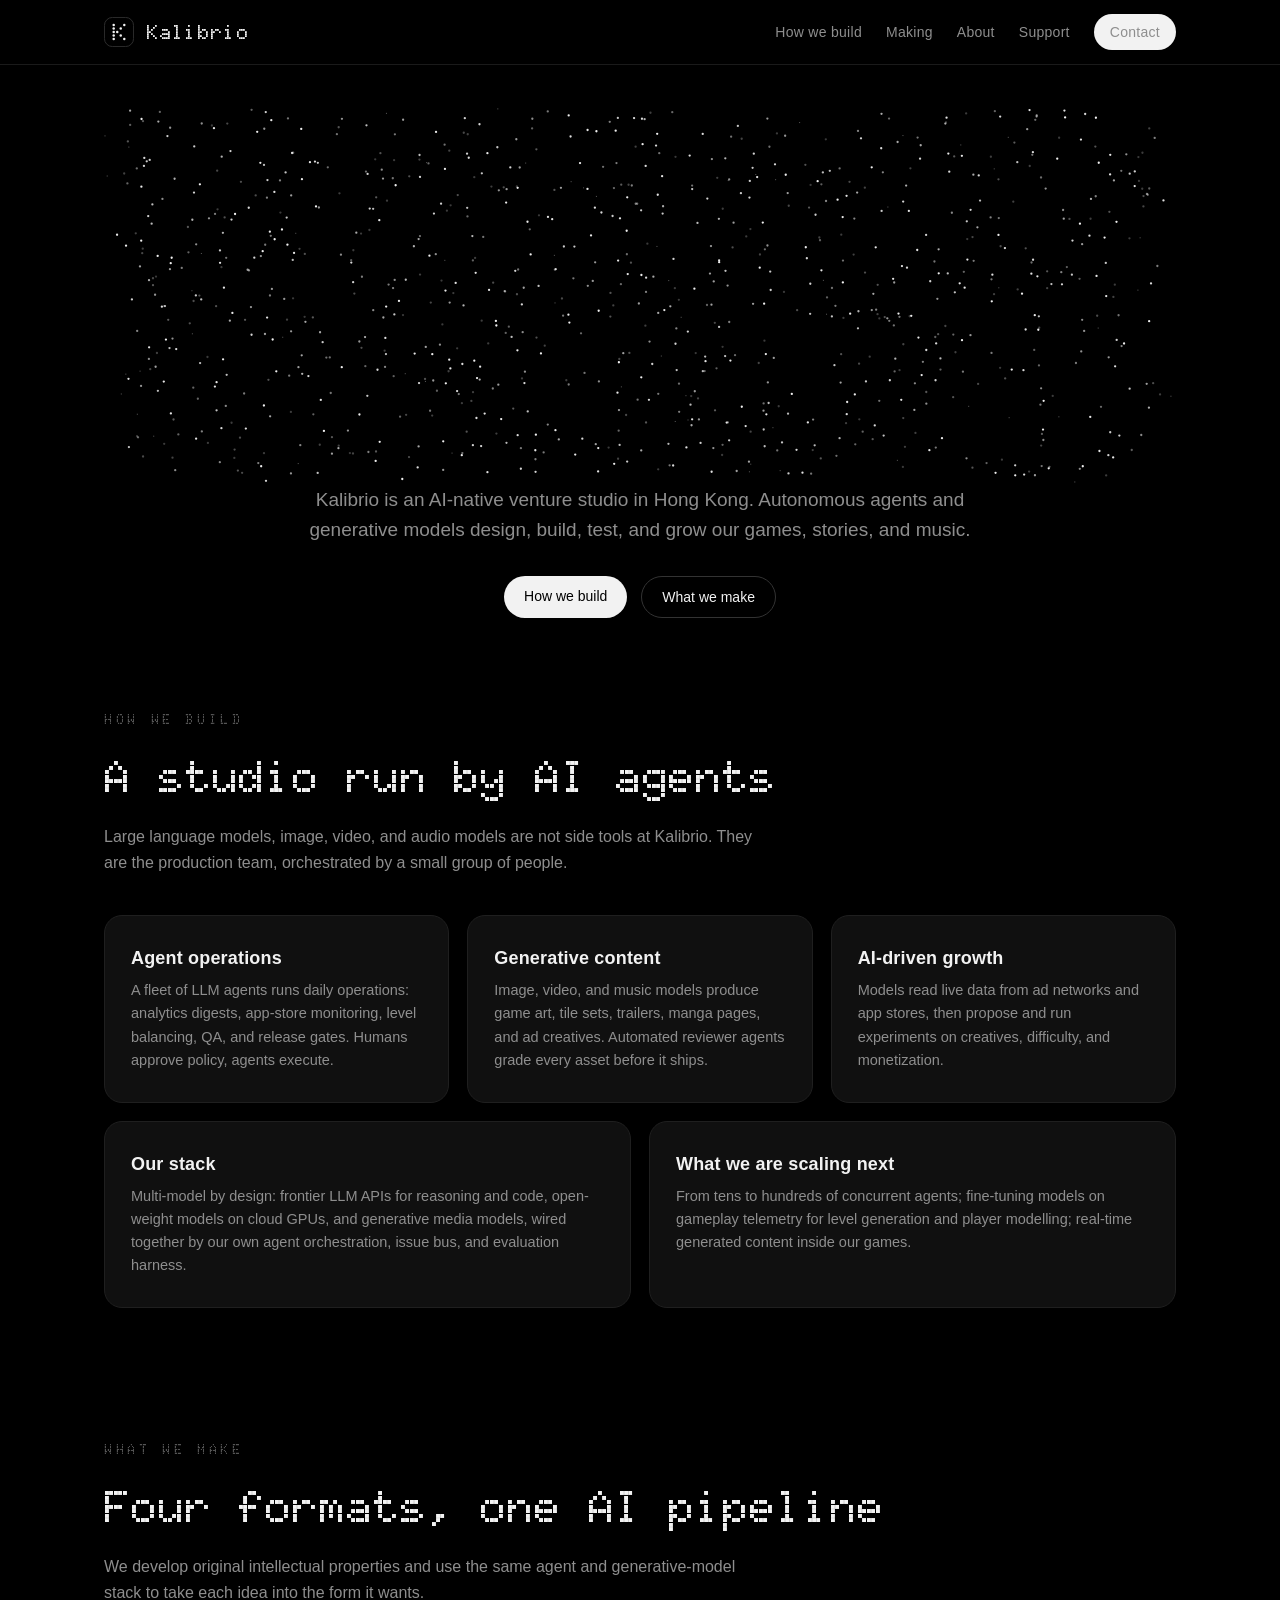
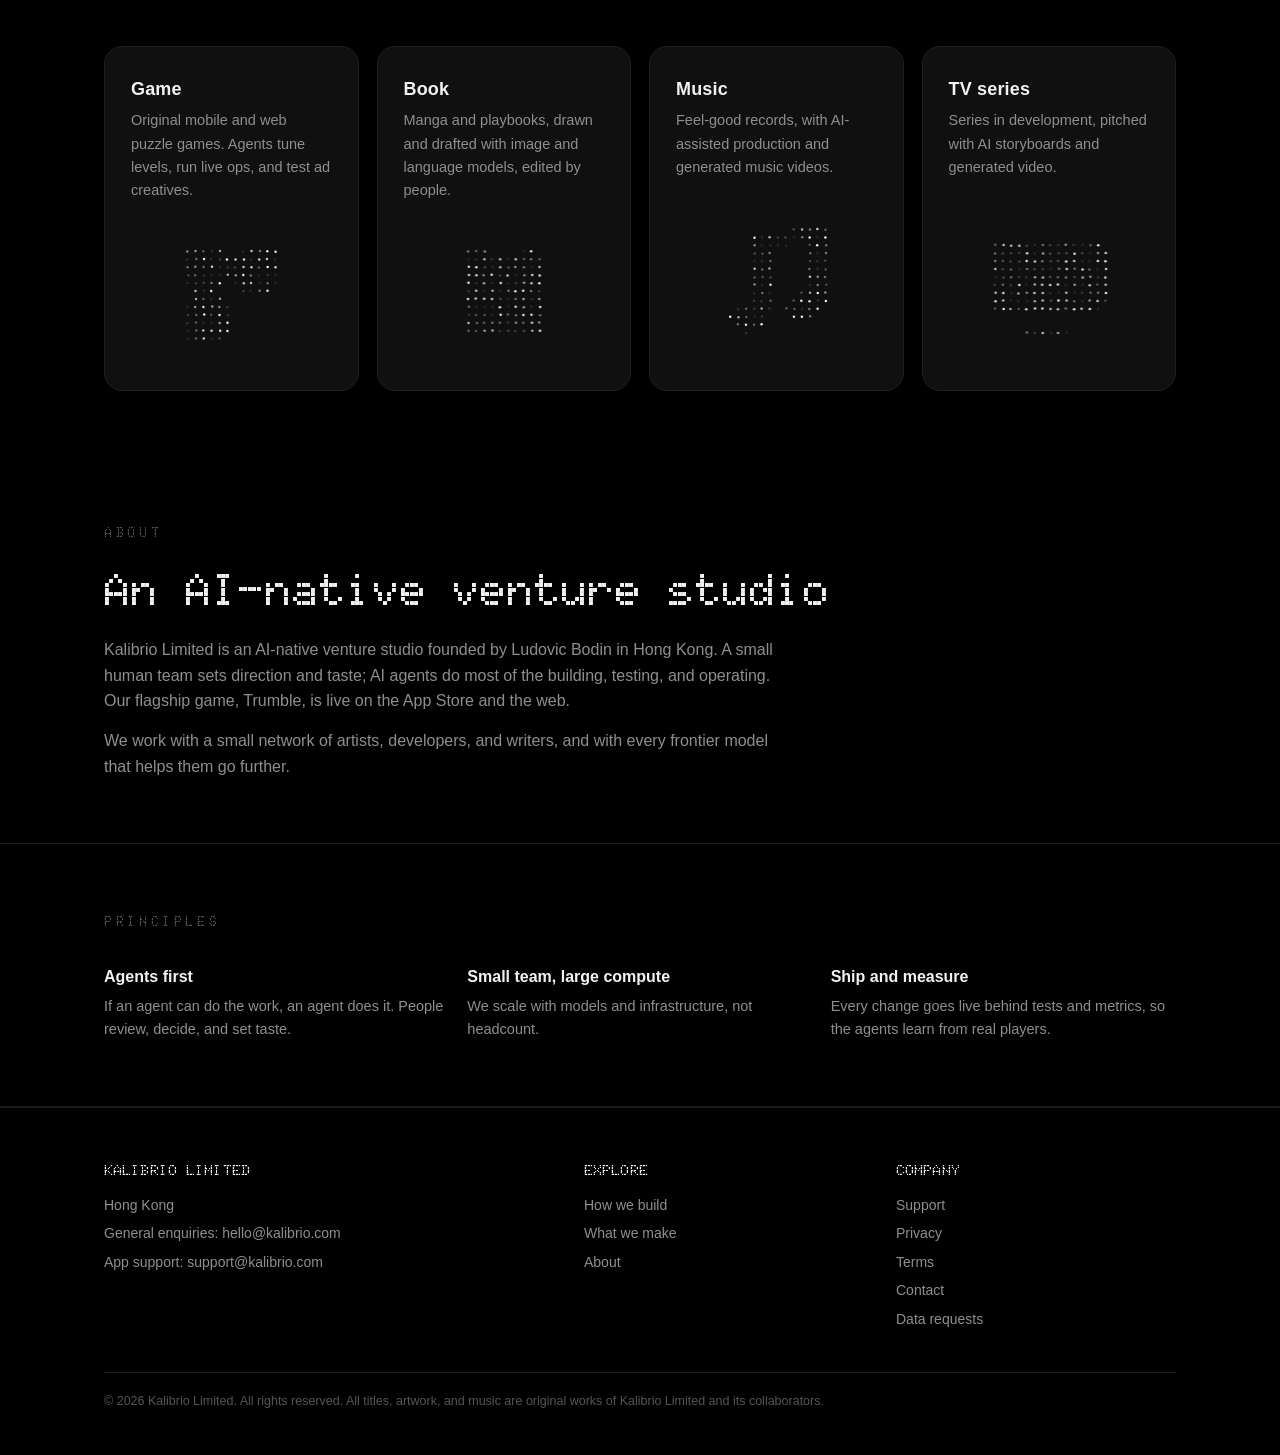
==== commit 7f3e3653: "deploy 2026-11-23_1405" ====
--- a/index.html
+++ b/index.html
@@ -3,14 +3,15 @@
 <head>
 <meta charset="utf-8">
 <meta name="viewport" content="width=device-width, initial-scale=1">
-<title>Kalibrio — Games, stories, music, and playful ideas</title>
-<meta name="description" content="Kalibrio Limited is an independent creative venture lab in Hong Kong. We create and publish original digital experiences — games, books, music, and stories for the screen.">
+<title>Kalibrio — AI-native studio for games, stories, and music</title>
+<meta name="description" content="Kalibrio Limited is an AI-native venture studio in Hong Kong. Autonomous AI agents and generative models design, build, test, and grow our original games, books, music, and series.">
 <link rel="stylesheet" href="/styles.css">
 <link rel="icon" href="/favicon.svg" type="image/svg+xml">
-<meta property="og:title" content="Kalibrio — We make playful things">
-<meta property="og:description" content="Games, stories, music, and experimental ventures created in Hong Kong by Kalibrio Limited.">
+<meta property="og:title" content="Kalibrio — AI-native studio">
+<meta property="og:description" content="An AI-native venture studio in Hong Kong: agents and generative models build and operate our games, stories, and music.">
 <meta property="og:url" content="https://kalibrio.com">
 <script>document.documentElement.classList.remove('no-js');</script>
+<script type="application/ld+json">{"@context":"https://schema.org","@type":"Organization","name":"Kalibrio Limited","url":"https://kalibrio.com","description":"AI-native venture studio in Hong Kong building games, books, music, and series with autonomous AI agents and generative models.","founder":{"@type":"Person","name":"Ludovic Bodin"},"address":{"@type":"PostalAddress","addressLocality":"Hong Kong"},"knowsAbout":["AI agents","Generative AI","Large language models","Mobile games"]}</script>
 </head>
 <body>
 
@@ -29,6 +30,7 @@
       Kalibrio
     </a>
     <nav class="links">
+      <a class="navlink" href="/#ai">How we build</a>
       <a class="navlink" href="/#making">Making</a>
       <a class="navlink" href="/#about">About</a>
       <a class="navlink" href="/support/">Support</a>
@@ -44,42 +46,75 @@
     <div class="wrap">
       <div class="stage">
         <canvas id="dots" aria-hidden="true"></canvas>
-        <h1 class="fallback">We make playful things.</h1>
-      </div>
-      <p class="lead">Games, stories, music, and experimental ventures created in Hong&nbsp;Kong by Kalibrio&nbsp;Limited.</p>
+        <h1 class="fallback">Playful things, built with AI.</h1>
+      </div>
+      <p class="lead">Kalibrio is an AI-native venture studio in Hong&nbsp;Kong. Autonomous agents and generative models design, build, test, and grow our games, stories, and music.</p>
       <div class="cta">
-        <a class="btn" href="#making">What we make</a>
-        <a class="btn ghost" href="#about">About Kalibrio</a>
+        <a class="btn" href="#ai">How we build</a>
+        <a class="btn ghost" href="#making">What we make</a>
       </div>
     </div>
   </div>
+
+  <!-- AI -->
+  <section id="ai">
+    <div class="wrap">
+      <span class="kicker">How we build</span>
+      <h2 class="title">A studio run by AI agents</h2>
+      <p class="sub">Large language models, image, video, and audio models are not side tools at Kalibrio. They are the production team, orchestrated by a small group of people.</p>
+      <div class="grid cols-3">
+        <article class="card ai">
+          <h3>Agent operations</h3>
+          <p class="desc">A fleet of LLM agents runs daily operations: analytics digests, app-store monitoring, level balancing, QA, and release gates. Humans approve policy, agents execute.</p>
+        </article>
+        <article class="card ai">
+          <h3>Generative content</h3>
+          <p class="desc">Image, video, and music models produce game art, tile sets, trailers, manga pages, and ad creatives. Automated reviewer agents grade every asset before it ships.</p>
+        </article>
+        <article class="card ai">
+          <h3>AI-driven growth</h3>
+          <p class="desc">Models read live data from ad networks and app stores, then propose and run experiments on creatives, difficulty, and monetization.</p>
+        </article>
+      </div>
+      <div class="grid cols-2">
+        <article class="card ai">
+          <h3>Our stack</h3>
+          <p class="desc">Multi-model by design: frontier LLM APIs for reasoning and code, open-weight models on cloud GPUs, and generative media models, wired together by our own agent orchestration, issue bus, and evaluation harness.</p>
+        </article>
+        <article class="card ai">
+          <h3>What we are scaling next</h3>
+          <p class="desc">From tens to hundreds of concurrent agents; fine-tuning models on gameplay telemetry for level generation and player modelling; real-time generated content inside our games.</p>
+        </article>
+      </div>
+    </div>
+  </section>
 
   <!-- Categories -->
   <section id="making">
     <div class="wrap">
       <span class="kicker">What we make</span>
-      <h2 class="title">Four ways to play</h2>
-      <p class="sub">We develop original intellectual properties and follow each idea into the form it wants to take.</p>
+      <h2 class="title">Four formats, one AI pipeline</h2>
+      <p class="sub">We develop original intellectual properties and use the same agent and generative-model stack to take each idea into the form it wants.</p>
 
       <div class="grid cols-4">
         <article class="card">
           <h3>Game</h3>
-          <p class="desc">Cozy, original games — small worlds built to invite curiosity and delight.</p>
+          <p class="desc">Original mobile and web puzzle games. Agents tune levels, run live ops, and test ad creatives.</p>
           <div class="doticon game" aria-hidden="true"></div>
         </article>
         <article class="card">
           <h3>Book</h3>
-          <p class="desc">Ideas worth keeping on paper — stories and playbooks, written with care.</p>
+          <p class="desc">Manga and playbooks, drawn and drafted with image and language models, edited by people.</p>
           <div class="doticon book" aria-hidden="true"></div>
         </article>
         <article class="card">
           <h3>Music</h3>
-          <p class="desc">Sunny, feel-good records — songs made to make people smile.</p>
+          <p class="desc">Feel-good records, with AI-assisted production and generated music videos.</p>
           <div class="doticon music" aria-hidden="true"></div>
         </article>
         <article class="card">
           <h3>TV series</h3>
-          <p class="desc">Stories in development for the screen — worlds too big for one page.</p>
+          <p class="desc">Series in development, pitched with AI storyboards and generated video.</p>
           <div class="doticon tv" aria-hidden="true"></div>
         </article>
       </div>
@@ -90,9 +125,9 @@
   <section id="about">
     <div class="wrap">
       <span class="kicker">About</span>
-      <h2 class="title">A venture lab for playful ideas</h2>
-      <p class="sub">Kalibrio Limited is an independent creative company founded by Ludovic Bodin in Hong Kong. We develop original intellectual properties and turn promising ideas into games, books, music, and digital experiences.</p>
-      <p class="sub" style="margin-top: 14px;">We work with a small network of artists, developers, writers, and creative partners, assembling the right team for each project.</p>
+      <h2 class="title">An AI-native venture studio</h2>
+      <p class="sub">Kalibrio Limited is an AI-native venture studio founded by Ludovic Bodin in Hong Kong. A small human team sets direction and taste; AI agents do most of the building, testing, and operating. Our flagship game, Trumble, is live on the App Store and the web.</p>
+      <p class="sub" style="margin-top: 14px;">We work with a small network of artists, developers, and writers, and with every frontier model that helps them go further.</p>
     </div>
   </section>
 
@@ -102,16 +137,16 @@
       <span class="kicker">Principles</span>
       <div class="grid cols-3">
         <div class="principle">
-          <h3>Play first</h3>
-          <p>We make experiences that invite curiosity and delight.</p>
+          <h3>Agents first</h3>
+          <p>If an agent can do the work, an agent does it. People review, decide, and set taste.</p>
         </div>
         <div class="principle">
-          <h3>Small by design</h3>
-          <p>Focused teams, clear ideas, and thoughtful execution.</p>
+          <h3>Small team, large compute</h3>
+          <p>We scale with models and infrastructure, not headcount.</p>
         </div>
         <div class="principle">
-          <h3>Made to last</h3>
-          <p>Original projects created with care for their audience.</p>
+          <h3>Ship and measure</h3>
+          <p>Every change goes live behind tests and metrics, so the agents learn from real players.</p>
         </div>
       </div>
     </div>
@@ -133,6 +168,7 @@
       <div>
         <h4>EXPLORE</h4>
         <ul>
+          <li><a href="/#ai">How we build</a></li>
           <li><a href="/#making">What we make</a></li>
           <li><a href="/#about">About</a></li>
         </ul>
@@ -191,8 +227,8 @@
       o.font = '700 ' + size + 'px "Helvetica Neue", Helvetica, Arial, sans-serif';
       o.textAlign = 'center'; o.textBaseline = 'middle';
       o.fillStyle = '#fff';
-      o.fillText('We make', w / 2, h / 2 - size * 0.62);
-      o.fillText('playful things.', w / 2, h / 2 + size * 0.62);
+      o.fillText('Playful things,', w / 2, h / 2 - size * 0.62);
+      o.fillText('built with AI.', w / 2, h / 2 + size * 0.62);
       var data = o.getImageData(0, 0, w, h).data;
       var step = Math.max(4, Math.round(size / 16));
       var pts = [];
--- a/styles.css
+++ b/styles.css
@@ -194,3 +194,7 @@
   footer.site .cols { grid-template-columns: 1fr; }
   .nav .links a.navlink { display: none; }
 }
+
+/* AI section cards: text-only */
+.card.ai { min-height: 0; }
+#ai .grid.cols-2 { margin-top: 18px; }
